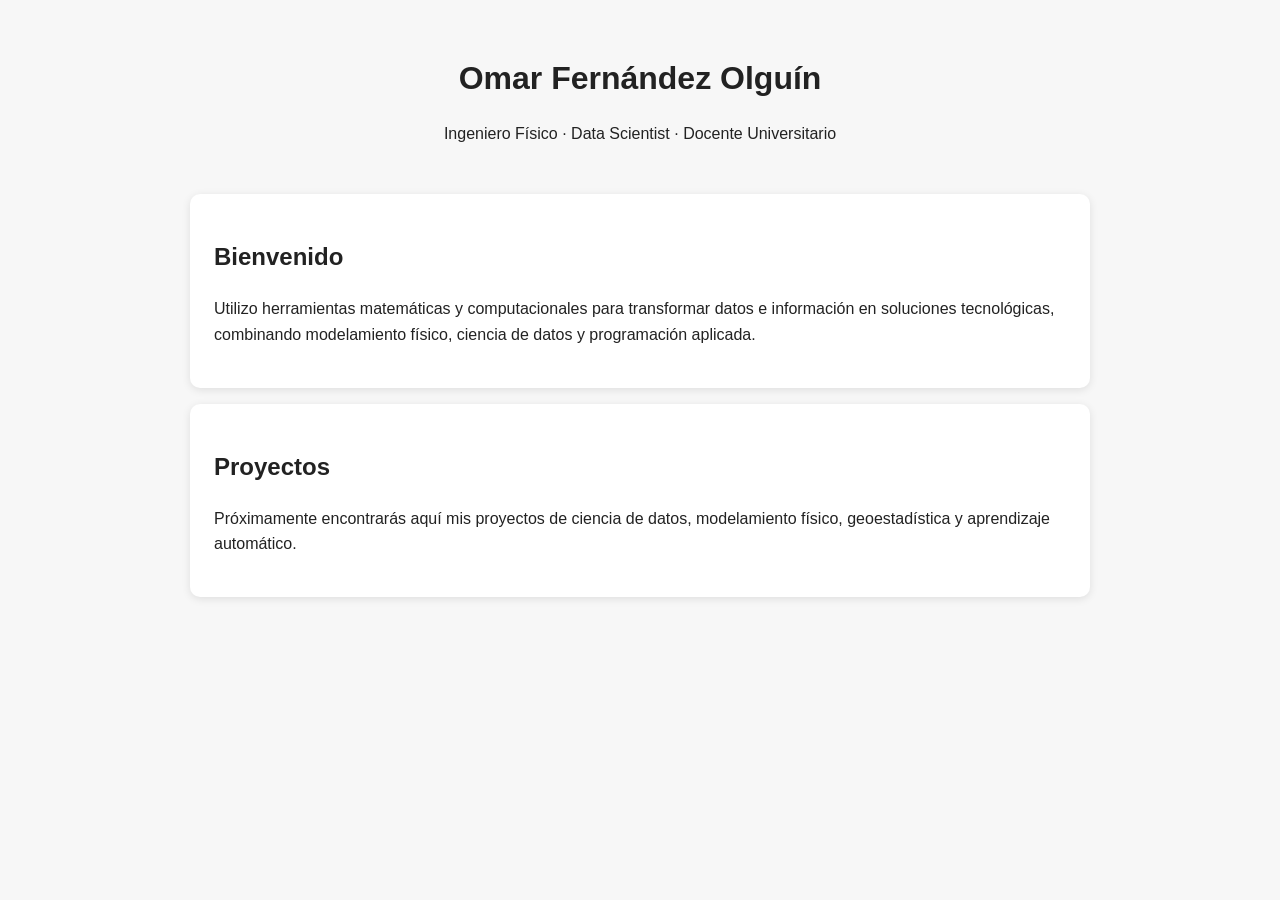
==== index.html @ 4bcffeca "init repo" ====
<!DOCTYPE html>
<html lang="es">

<head>
    <meta charset="UTF-8">
    <meta name="viewport" content="width=device-width, initial-scale=1.0">
    <title>Omar Fernández | Portfolio</title>

    <link rel="stylesheet" href="style.css">
</head>

<body>

    <header>
        <h1>Omar Fernández Olguín</h1>

        <p>
            Ingeniero Físico · Data Scientist · Docente Universitario
        </p>
    </header>

    <main>

        <section>
            <h2>Bienvenido</h2>

            <p>
                Utilizo herramientas matemáticas y computacionales para
                transformar datos e información en soluciones tecnológicas,
                combinando modelamiento físico, ciencia de datos y programación aplicada.
            </p>
        </section>

        <section>
            <h2>Proyectos</h2>

            <p>
                Próximamente encontrarás aquí mis proyectos de ciencia de datos,
                modelamiento físico, geoestadística y aprendizaje automático.
            </p>
        </section>

    </main>

</body>

</html>
---- style.css ----
body {
    font-family: Arial, Helvetica, sans-serif;

    max-width: 900px;

    margin: auto;

    padding: 2rem;

    line-height: 1.6;

    background-color: #f7f7f7;

    color: #222;
}

header {
    text-align: center;

    margin-bottom: 3rem;
}

h1 {
    margin-bottom: 0.5rem;
}

section {
    background: white;

    padding: 1.5rem;

    margin-bottom: 1rem;

    border-radius: 10px;

    box-shadow: 0px 2px 8px rgba(0,0,0,0.1);
}
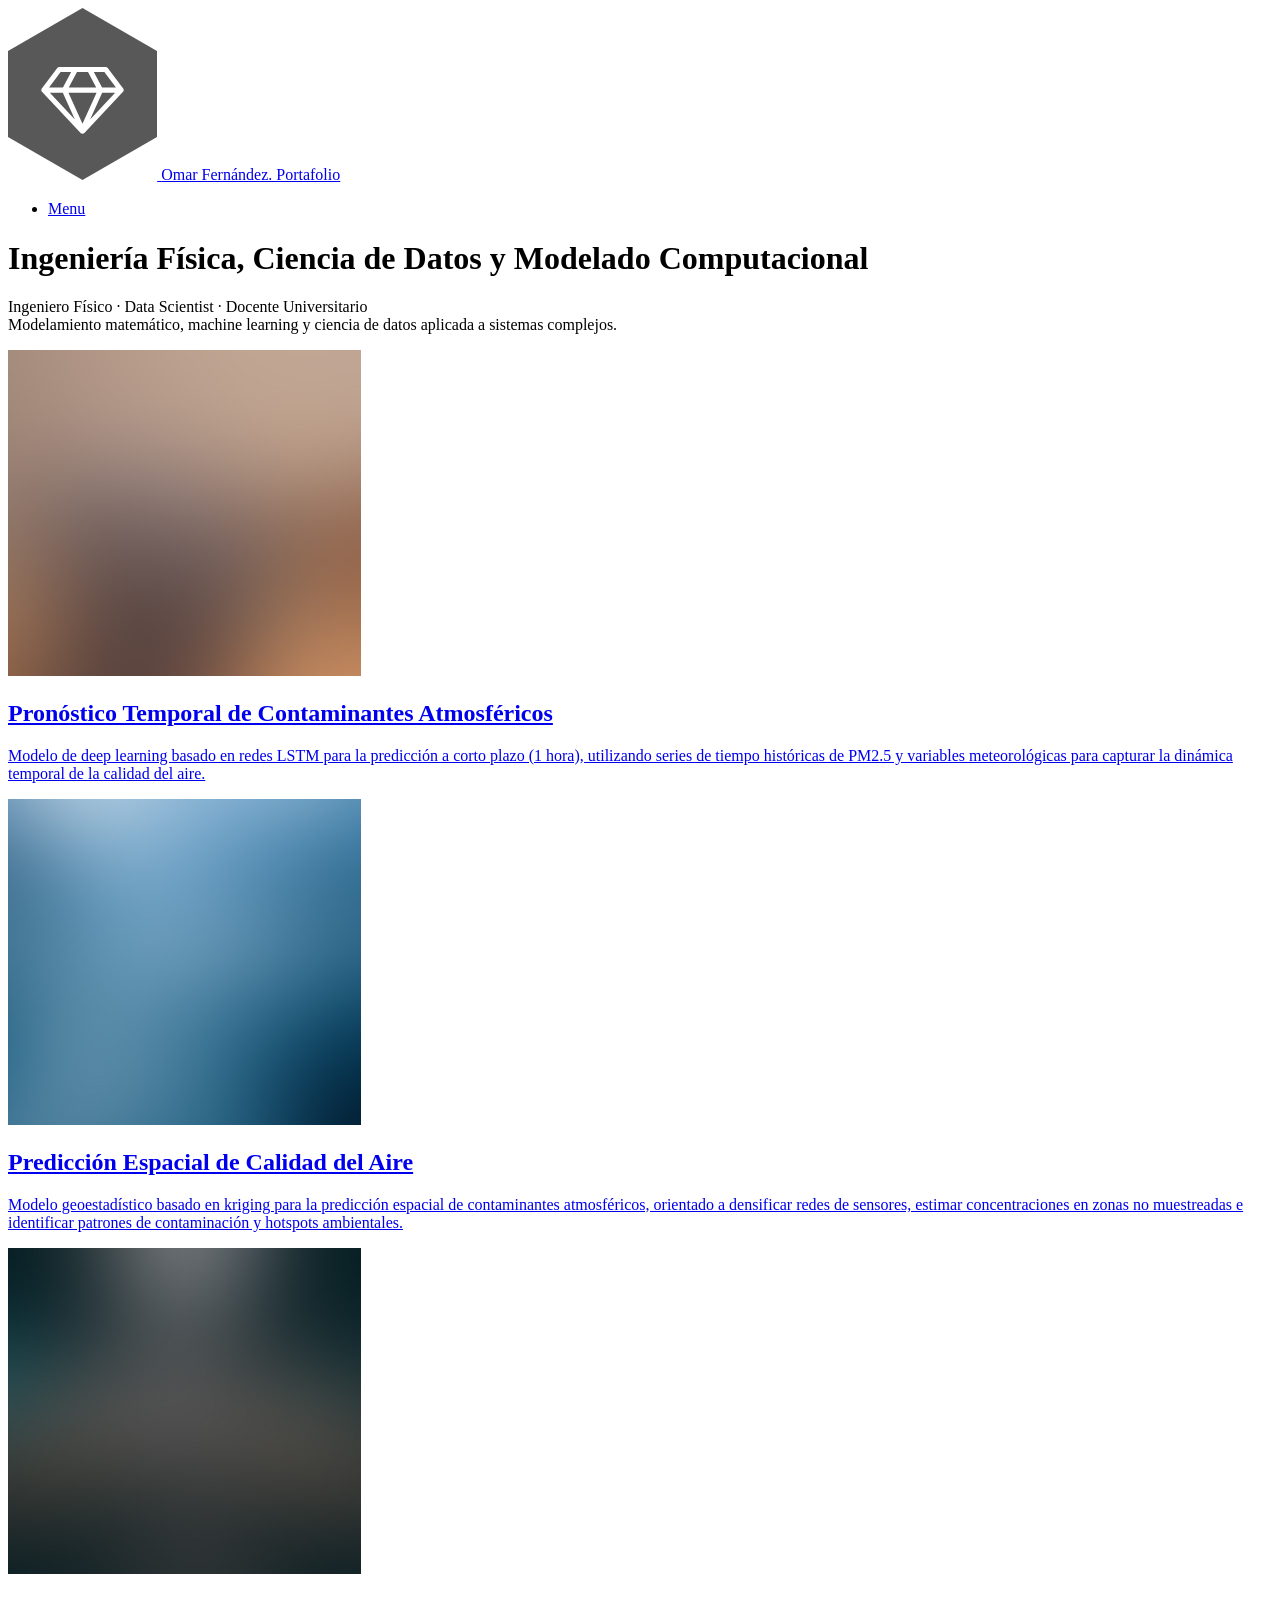
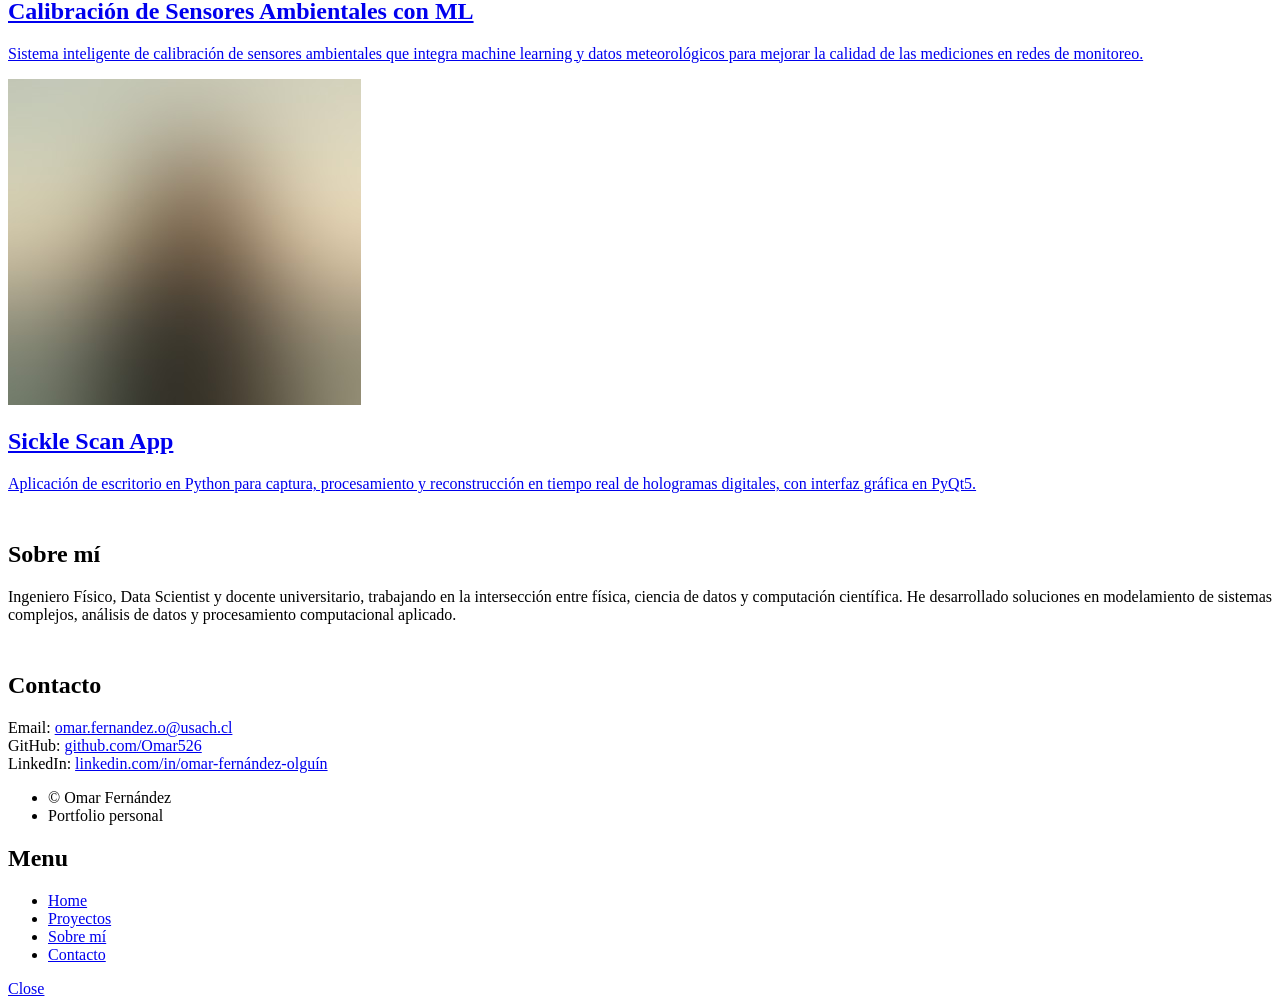
==== commit a73d12cd: "using a html5 template" ====
--- a/index.html
+++ b/index.html
@@ -1,47 +1,162 @@
-<!DOCTYPE html>
-<html lang="es">
+<!DOCTYPE HTML>
+<!--
+    Phantom by HTML5 UP
+    Adaptado para portafolio personal
+-->
+<html>
+    <head>
+        <title>Omar Fernández | Portafolio</title>
+        <meta charset="utf-8" />
+        <meta name="viewport" content="width=device-width, initial-scale=1, user-scalable=no" />
+        <link rel="stylesheet" href="assets/css/main.css" />
+        <noscript><link rel="stylesheet" href="assets/css/noscript.css" /></noscript>
+    </head>
 
-<head>
-    <meta charset="UTF-8">
-    <meta name="viewport" content="width=device-width, initial-scale=1.0">
-    <title>Omar Fernández | Portfolio</title>
+    <body class="is-preload">
 
-    <link rel="stylesheet" href="style.css">
-</head>
+        <div id="wrapper">
 
-<body>
+            <!-- HEADER -->
+            <header id="header">
+                <div class="inner">
 
-    <header>
-        <h1>Omar Fernández Olguín</h1>
+                    <a href="index.html" class="logo">
+                        <span class="symbol"><img src="images/logo.svg" alt="" /></span>
+                        <span class="title">Omar Fernández. Portafolio</span>
+                    </a>
 
-        <p>
-            Ingeniero Físico · Data Scientist · Docente Universitario
-        </p>
-    </header>
+                    <nav>
+                        <ul>
+                            <li><a href="#menu">Menu</a></li>
+                        </ul>
+                    </nav>
 
-    <main>
+                </div>
+            </header>
 
-        <section>
-            <h2>Bienvenido</h2>
+            <!-- MENU -->
+            <nav id="menu">
+                <h2>Menu</h2>
+                <ul>
+                    <li><a href="index.html">Home</a></li>
+                    <li><a href="#projects">Proyectos</a></li>
+                    <li><a href="#about">Sobre mí</a></li>
+                    <li><a href="#contact">Contacto</a></li>
+                </ul>
+            </nav>
 
-            <p>
-                Utilizo herramientas matemáticas y computacionales para
-                transformar datos e información en soluciones tecnológicas,
-                combinando modelamiento físico, ciencia de datos y programación aplicada.
-            </p>
-        </section>
+            <!-- MAIN -->
+            <div id="main">
+                <div class="inner">
 
-        <section>
-            <h2>Proyectos</h2>
+                    <!-- INTRO -->
+                    <header>
+                        <h1>
+                            Ingeniería Física, Ciencia de Datos y Modelado Computacional
+                        </h1>
 
-            <p>
-                Próximamente encontrarás aquí mis proyectos de ciencia de datos,
-                modelamiento físico, geoestadística y aprendizaje automático.
-            </p>
-        </section>
+                        <p>
+                            Ingeniero Físico · Data Scientist · Docente Universitario<br/>
+							Modelamiento matemático, machine learning y ciencia de datos aplicada a sistemas complejos.
+                        </p>
+                    </header>
 
-    </main>
+                    <!-- PROYECTOS -->
+                    <section class="tiles" id="projects">
 
-</body>
+                        <article class="style1">
+                            <span class="image">
+                                <img src="images/pic01.jpg" alt="" />
+                            </span>
+                            <a href="#">
+                                <h2>Pronóstico Temporal de Contaminantes Atmosféricos</h2>
+                                <div class="content">
+                                    <p>Modelo de deep learning basado en redes LSTM para la predicción a corto plazo (1 hora), utilizando series de tiempo históricas de PM2.5 y variables meteorológicas para capturar la dinámica temporal de la calidad del aire.</p>
+                                </div>
+                            </a>
+                        </article>
 
+                        <article class="style2">
+                            <span class="image">
+                                <img src="images/pic02.jpg" alt="" />
+                            </span>
+                            <a href="#">
+                                <h2>Predicción Espacial de Calidad del Aire</h2>
+                                <div class="content">
+                                    <p>Modelo geoestadístico basado en kriging para la predicción espacial de contaminantes atmosféricos, orientado a densificar redes de sensores, estimar concentraciones en zonas no muestreadas e identificar patrones de contaminación y hotspots ambientales.</p>
+                                </div>
+                            </a>
+                        </article>
+
+                        <article class="style3">
+                            <span class="image">
+                                <img src="images/pic03.jpg" alt="" />
+                            </span>
+                            <a href="#">
+                                <h2>Calibración de Sensores Ambientales con ML</h2>
+                                <div class="content">
+                                    <p>Sistema inteligente de calibración de sensores ambientales que integra machine learning y datos meteorológicos para mejorar la calidad de las mediciones en redes de monitoreo.</p>
+                                </div>
+                            </a>
+                        </article>
+
+                        <article class="style4">
+                            <span class="image">
+                                <img src="images/pic04.jpg" alt="" />
+                            </span>
+                            <a href="#">
+                                <h2>Sickle Scan App</h2>
+                                <div class="content">
+                                    <p>Aplicación de escritorio en Python para captura, procesamiento y reconstrucción en tiempo real de hologramas digitales, con interfaz gráfica en PyQt5.</p>
+                                </div>
+                            </a>
+                        </article>
+
+                    </section>
+
+                    <!-- ABOUT -->
+                    <section id="about" style="margin-top: 3rem;">
+                        <h2>Sobre mí</h2>
+
+                        <p>
+                            Ingeniero Físico, Data Scientist y docente universitario, trabajando en la intersección entre física, ciencia de datos y computación científica.
+He desarrollado soluciones en modelamiento de sistemas complejos, análisis de datos y procesamiento computacional aplicado.
+                        </p>
+                    </section>
+
+                    <!-- CONTACT -->
+                    <section id="contact" style="margin-top: 3rem;">
+                        <h2>Contacto</h2>
+						<p>
+							Email: <a href="mailto:omar.fernandez.o@usach.cl">omar.fernandez.o@usach.cl</a><br/>
+							GitHub: <a href="https://github.com/Omar526" target="_blank">github.com/Omar526</a><br/>
+							LinkedIn: <a href="https://www.linkedin.com/in/omar-fernández-olguín-9a2610224" target="_blank">linkedin.com/in/omar-fernández-olguín</a>
+						</p>
+                    </section>
+
+                </div>
+            </div>
+
+            <!-- FOOTER -->
+            <footer id="footer">
+                <div class="inner">
+
+                    <ul class="copyright">
+                        <li>&copy; Omar Fernández</li>
+                        <li>Portfolio personal</li>
+                    </ul>
+
+                </div>
+            </footer>
+
+        </div>
+
+        <!-- SCRIPTS -->
+        <script src="assets/js/jquery.min.js"></script>
+        <script src="assets/js/browser.min.js"></script>
+        <script src="assets/js/breakpoints.min.js"></script>
+        <script src="assets/js/util.js"></script>
+        <script src="assets/js/main.js"></script>
+
+    </body>
 </html>
--- a/assets/css/main.css
+++ b/assets/css/main.css
@@ -0,0 +1,3329 @@
+@import url(fontawesome-all.min.css);
+@import url("https://fonts.googleapis.com/css?family=Source+Sans+Pro:300,700,900");
+
+/*
+	Phantom by HTML5 UP
+	html5up.net | @ajlkn
+	Free for personal and commercial use under the CCA 3.0 license (html5up.net/license)
+*/
+
+html, body, div, span, applet, object,
+iframe, h1, h2, h3, h4, h5, h6, p, blockquote,
+pre, a, abbr, acronym, address, big, cite,
+code, del, dfn, em, img, ins, kbd, q, s, samp,
+small, strike, strong, sub, sup, tt, var, b,
+u, i, center, dl, dt, dd, ol, ul, li, fieldset,
+form, label, legend, table, caption, tbody,
+tfoot, thead, tr, th, td, article, aside,
+canvas, details, embed, figure, figcaption,
+footer, header, hgroup, menu, nav, output, ruby,
+section, summary, time, mark, audio, video {
+	margin: 0;
+	padding: 0;
+	border: 0;
+	font-size: 100%;
+	font: inherit;
+	vertical-align: baseline;}
+
+article, aside, details, figcaption, figure,
+footer, header, hgroup, menu, nav, section {
+	display: block;}
+
+body {
+	line-height: 1;
+}
+
+ol, ul {
+	list-style: none;
+}
+
+blockquote, q {
+	quotes: none;
+}
+
+	blockquote:before, blockquote:after, q:before, q:after {
+		content: '';
+		content: none;
+	}
+
+table {
+	border-collapse: collapse;
+	border-spacing: 0;
+}
+
+body {
+	-webkit-text-size-adjust: none;
+}
+
+mark {
+	background-color: transparent;
+	color: inherit;
+}
+
+input::-moz-focus-inner {
+	border: 0;
+	padding: 0;
+}
+
+input, select, textarea {
+	-moz-appearance: none;
+	-webkit-appearance: none;
+	-ms-appearance: none;
+	appearance: none;
+}
+
+/* Basic */
+
+	@-ms-viewport {
+		width: device-width;
+	}
+
+	body {
+		-ms-overflow-style: scrollbar;
+	}
+
+	@media screen and (max-width: 480px) {
+
+		html, body {
+			min-width: 320px;
+		}
+
+	}
+
+	html {
+		box-sizing: border-box;
+	}
+
+	*, *:before, *:after {
+		box-sizing: inherit;
+	}
+
+	body {
+		background: #ffffff;
+	}
+
+		body.is-preload *, body.is-preload *:before, body.is-preload *:after {
+			-moz-animation: none !important;
+			-webkit-animation: none !important;
+			-ms-animation: none !important;
+			animation: none !important;
+			-moz-transition: none !important;
+			-webkit-transition: none !important;
+			-ms-transition: none !important;
+			transition: none !important;
+		}
+
+/* Type */
+
+	body, input, select, textarea {
+		color: #585858;
+		font-family: "Source Sans Pro", Helvetica, sans-serif;
+		font-size: 16pt;
+		font-weight: 300;
+		line-height: 1.75;
+	}
+
+		@media screen and (max-width: 1680px) {
+
+			body, input, select, textarea {
+				font-size: 14pt;
+			}
+
+		}
+
+		@media screen and (max-width: 1280px) {
+
+			body, input, select, textarea {
+				font-size: 12pt;
+			}
+
+		}
+
+	a {
+		-moz-transition: border-bottom-color 0.2s ease, color 0.2s ease;
+		-webkit-transition: border-bottom-color 0.2s ease, color 0.2s ease;
+		-ms-transition: border-bottom-color 0.2s ease, color 0.2s ease;
+		transition: border-bottom-color 0.2s ease, color 0.2s ease;
+		text-decoration: none;
+		color: #585858;
+		border-bottom: dotted 1px rgba(88, 88, 88, 0.5);
+	}
+
+		a:hover {
+			border-bottom-color: transparent;
+			color: #f2849e !important;
+		}
+
+	strong, b {
+		font-weight: 900;
+	}
+
+	em, i {
+		font-style: italic;
+	}
+
+	p {
+		margin: 0 0 2em 0;
+	}
+
+	h1 {
+		font-size: 2.75em;
+		font-weight: 700;
+		line-height: 1.3;
+		margin: 0 0 1em 0;
+		letter-spacing: -0.035em;
+	}
+
+		h1 a {
+			color: inherit;
+		}
+
+		@media screen and (max-width: 736px) {
+
+			h1 {
+				font-size: 2em;
+				margin: 0 0 1em 0;
+			}
+
+		}
+
+		@media screen and (max-width: 360px) {
+
+			h1 {
+				font-size: 1.75em;
+			}
+
+		}
+
+	h2, h3, h4, h5, h6 {
+		font-weight: 900;
+		line-height: 1.5;
+		margin: 0 0 2em 0;
+		text-transform: uppercase;
+		letter-spacing: 0.35em;
+	}
+
+		h2 a, h3 a, h4 a, h5 a, h6 a {
+			color: inherit;
+		}
+
+	h2 {
+		font-size: 1.1em;
+	}
+
+	h3 {
+		font-size: 1em;
+	}
+
+	h4 {
+		font-size: 0.8em;
+	}
+
+	h5 {
+		font-size: 0.8em;
+	}
+
+	h6 {
+		font-size: 0.8em;
+	}
+
+	@media screen and (max-width: 980px) {
+
+		h1 br, h2 br, h3 br, h4 br, h5 br, h6 br {
+			display: none;
+		}
+
+	}
+
+	@media screen and (max-width: 736px) {
+
+		h2 {
+			font-size: 1em;
+		}
+
+		h3 {
+			font-size: 0.8em;
+		}
+
+	}
+
+	sub {
+		font-size: 0.8em;
+		position: relative;
+		top: 0.5em;
+	}
+
+	sup {
+		font-size: 0.8em;
+		position: relative;
+		top: -0.5em;
+	}
+
+	blockquote {
+		border-left: solid 4px #c9c9c9;
+		font-style: italic;
+		margin: 0 0 2em 0;
+		padding: 0.5em 0 0.5em 2em;
+	}
+
+	code {
+		background: rgba(144, 144, 144, 0.075);
+		border-radius: 4px;
+		border: solid 1px #c9c9c9;
+		font-family: "Courier New", monospace;
+		font-size: 0.9em;
+		margin: 0 0.25em;
+		padding: 0.25em 0.65em;
+	}
+
+	pre {
+		-webkit-overflow-scrolling: touch;
+		font-family: "Courier New", monospace;
+		font-size: 0.9em;
+		margin: 0 0 2em 0;
+	}
+
+		pre code {
+			display: block;
+			line-height: 1.75;
+			padding: 1em 1.5em;
+			overflow-x: auto;
+		}
+
+	hr {
+		border: 0;
+		border-bottom: solid 1px #c9c9c9;
+		margin: 2em 0;
+	}
+
+		hr.major {
+			margin: 3em 0;
+		}
+
+	.align-left {
+		text-align: left;
+	}
+
+	.align-center {
+		text-align: center;
+	}
+
+	.align-right {
+		text-align: right;
+	}
+
+/* Row */
+
+	.row {
+		display: flex;
+		flex-wrap: wrap;
+		box-sizing: border-box;
+		align-items: stretch;
+	}
+
+		.row > * {
+			box-sizing: border-box;
+		}
+
+		.row.gtr-uniform > * > :last-child {
+			margin-bottom: 0;
+		}
+
+		.row.aln-left {
+			justify-content: flex-start;
+		}
+
+		.row.aln-center {
+			justify-content: center;
+		}
+
+		.row.aln-right {
+			justify-content: flex-end;
+		}
+
+		.row.aln-top {
+			align-items: flex-start;
+		}
+
+		.row.aln-middle {
+			align-items: center;
+		}
+
+		.row.aln-bottom {
+			align-items: flex-end;
+		}
+
+		.row > .imp {
+			order: -1;
+		}
+
+		.row > .col-1 {
+			width: 8.33333%;
+		}
+
+		.row > .off-1 {
+			margin-left: 8.33333%;
+		}
+
+		.row > .col-2 {
+			width: 16.66667%;
+		}
+
+		.row > .off-2 {
+			margin-left: 16.66667%;
+		}
+
+		.row > .col-3 {
+			width: 25%;
+		}
+
+		.row > .off-3 {
+			margin-left: 25%;
+		}
+
+		.row > .col-4 {
+			width: 33.33333%;
+		}
+
+		.row > .off-4 {
+			margin-left: 33.33333%;
+		}
+
+		.row > .col-5 {
+			width: 41.66667%;
+		}
+
+		.row > .off-5 {
+			margin-left: 41.66667%;
+		}
+
+		.row > .col-6 {
+			width: 50%;
+		}
+
+		.row > .off-6 {
+			margin-left: 50%;
+		}
+
+		.row > .col-7 {
+			width: 58.33333%;
+		}
+
+		.row > .off-7 {
+			margin-left: 58.33333%;
+		}
+
+		.row > .col-8 {
+			width: 66.66667%;
+		}
+
+		.row > .off-8 {
+			margin-left: 66.66667%;
+		}
+
+		.row > .col-9 {
+			width: 75%;
+		}
+
+		.row > .off-9 {
+			margin-left: 75%;
+		}
+
+		.row > .col-10 {
+			width: 83.33333%;
+		}
+
+		.row > .off-10 {
+			margin-left: 83.33333%;
+		}
+
+		.row > .col-11 {
+			width: 91.66667%;
+		}
+
+		.row > .off-11 {
+			margin-left: 91.66667%;
+		}
+
+		.row > .col-12 {
+			width: 100%;
+		}
+
+		.row > .off-12 {
+			margin-left: 100%;
+		}
+
+		.row.gtr-0 {
+			margin-top: 0;
+			margin-left: 0em;
+		}
+
+			.row.gtr-0 > * {
+				padding: 0 0 0 0em;
+			}
+
+			.row.gtr-0.gtr-uniform {
+				margin-top: 0em;
+			}
+
+				.row.gtr-0.gtr-uniform > * {
+					padding-top: 0em;
+				}
+
+		.row.gtr-25 {
+			margin-top: 0;
+			margin-left: -0.5em;
+		}
+
+			.row.gtr-25 > * {
+				padding: 0 0 0 0.5em;
+			}
+
+			.row.gtr-25.gtr-uniform {
+				margin-top: -0.5em;
+			}
+
+				.row.gtr-25.gtr-uniform > * {
+					padding-top: 0.5em;
+				}
+
+		.row.gtr-50 {
+			margin-top: 0;
+			margin-left: -1em;
+		}
+
+			.row.gtr-50 > * {
+				padding: 0 0 0 1em;
+			}
+
+			.row.gtr-50.gtr-uniform {
+				margin-top: -1em;
+			}
+
+				.row.gtr-50.gtr-uniform > * {
+					padding-top: 1em;
+				}
+
+		.row {
+			margin-top: 0;
+			margin-left: -2em;
+		}
+
+			.row > * {
+				padding: 0 0 0 2em;
+			}
+
+			.row.gtr-uniform {
+				margin-top: -2em;
+			}
+
+				.row.gtr-uniform > * {
+					padding-top: 2em;
+				}
+
+		.row.gtr-150 {
+			margin-top: 0;
+			margin-left: -3em;
+		}
+
+			.row.gtr-150 > * {
+				padding: 0 0 0 3em;
+			}
+
+			.row.gtr-150.gtr-uniform {
+				margin-top: -3em;
+			}
+
+				.row.gtr-150.gtr-uniform > * {
+					padding-top: 3em;
+				}
+
+		.row.gtr-200 {
+			margin-top: 0;
+			margin-left: -4em;
+		}
+
+			.row.gtr-200 > * {
+				padding: 0 0 0 4em;
+			}
+
+			.row.gtr-200.gtr-uniform {
+				margin-top: -4em;
+			}
+
+				.row.gtr-200.gtr-uniform > * {
+					padding-top: 4em;
+				}
+
+		@media screen and (max-width: 1680px) {
+
+			.row {
+				display: flex;
+				flex-wrap: wrap;
+				box-sizing: border-box;
+				align-items: stretch;
+			}
+
+				.row > * {
+					box-sizing: border-box;
+				}
+
+				.row.gtr-uniform > * > :last-child {
+					margin-bottom: 0;
+				}
+
+				.row.aln-left {
+					justify-content: flex-start;
+				}
+
+				.row.aln-center {
+					justify-content: center;
+				}
+
+				.row.aln-right {
+					justify-content: flex-end;
+				}
+
+				.row.aln-top {
+					align-items: flex-start;
+				}
+
+				.row.aln-middle {
+					align-items: center;
+				}
+
+				.row.aln-bottom {
+					align-items: flex-end;
+				}
+
+				.row > .imp-xlarge {
+					order: -1;
+				}
+
+				.row > .col-1-xlarge {
+					width: 8.33333%;
+				}
+
+				.row > .off-1-xlarge {
+					margin-left: 8.33333%;
+				}
+
+				.row > .col-2-xlarge {
+					width: 16.66667%;
+				}
+
+				.row > .off-2-xlarge {
+					margin-left: 16.66667%;
+				}
+
+				.row > .col-3-xlarge {
+					width: 25%;
+				}
+
+				.row > .off-3-xlarge {
+					margin-left: 25%;
+				}
+
+				.row > .col-4-xlarge {
+					width: 33.33333%;
+				}
+
+				.row > .off-4-xlarge {
+					margin-left: 33.33333%;
+				}
+
+				.row > .col-5-xlarge {
+					width: 41.66667%;
+				}
+
+				.row > .off-5-xlarge {
+					margin-left: 41.66667%;
+				}
+
+				.row > .col-6-xlarge {
+					width: 50%;
+				}
+
+				.row > .off-6-xlarge {
+					margin-left: 50%;
+				}
+
+				.row > .col-7-xlarge {
+					width: 58.33333%;
+				}
+
+				.row > .off-7-xlarge {
+					margin-left: 58.33333%;
+				}
+
+				.row > .col-8-xlarge {
+					width: 66.66667%;
+				}
+
+				.row > .off-8-xlarge {
+					margin-left: 66.66667%;
+				}
+
+				.row > .col-9-xlarge {
+					width: 75%;
+				}
+
+				.row > .off-9-xlarge {
+					margin-left: 75%;
+				}
+
+				.row > .col-10-xlarge {
+					width: 83.33333%;
+				}
+
+				.row > .off-10-xlarge {
+					margin-left: 83.33333%;
+				}
+
+				.row > .col-11-xlarge {
+					width: 91.66667%;
+				}
+
+				.row > .off-11-xlarge {
+					margin-left: 91.66667%;
+				}
+
+				.row > .col-12-xlarge {
+					width: 100%;
+				}
+
+				.row > .off-12-xlarge {
+					margin-left: 100%;
+				}
+
+				.row.gtr-0 {
+					margin-top: 0;
+					margin-left: 0em;
+				}
+
+					.row.gtr-0 > * {
+						padding: 0 0 0 0em;
+					}
+
+					.row.gtr-0.gtr-uniform {
+						margin-top: 0em;
+					}
+
+						.row.gtr-0.gtr-uniform > * {
+							padding-top: 0em;
+						}
+
+				.row.gtr-25 {
+					margin-top: 0;
+					margin-left: -0.5em;
+				}
+
+					.row.gtr-25 > * {
+						padding: 0 0 0 0.5em;
+					}
+
+					.row.gtr-25.gtr-uniform {
+						margin-top: -0.5em;
+					}
+
+						.row.gtr-25.gtr-uniform > * {
+							padding-top: 0.5em;
+						}
+
+				.row.gtr-50 {
+					margin-top: 0;
+					margin-left: -1em;
+				}
+
+					.row.gtr-50 > * {
+						padding: 0 0 0 1em;
+					}
+
+					.row.gtr-50.gtr-uniform {
+						margin-top: -1em;
+					}
+
+						.row.gtr-50.gtr-uniform > * {
+							padding-top: 1em;
+						}
+
+				.row {
+					margin-top: 0;
+					margin-left: -2em;
+				}
+
+					.row > * {
+						padding: 0 0 0 2em;
+					}
+
+					.row.gtr-uniform {
+						margin-top: -2em;
+					}
+
+						.row.gtr-uniform > * {
+							padding-top: 2em;
+						}
+
+				.row.gtr-150 {
+					margin-top: 0;
+					margin-left: -3em;
+				}
+
+					.row.gtr-150 > * {
+						padding: 0 0 0 3em;
+					}
+
+					.row.gtr-150.gtr-uniform {
+						margin-top: -3em;
+					}
+
+						.row.gtr-150.gtr-uniform > * {
+							padding-top: 3em;
+						}
+
+				.row.gtr-200 {
+					margin-top: 0;
+					margin-left: -4em;
+				}
+
+					.row.gtr-200 > * {
+						padding: 0 0 0 4em;
+					}
+
+					.row.gtr-200.gtr-uniform {
+						margin-top: -4em;
+					}
+
+						.row.gtr-200.gtr-uniform > * {
+							padding-top: 4em;
+						}
+
+		}
+
+		@media screen and (max-width: 1280px) {
+
+			.row {
+				display: flex;
+				flex-wrap: wrap;
+				box-sizing: border-box;
+				align-items: stretch;
+			}
+
+				.row > * {
+					box-sizing: border-box;
+				}
+
+				.row.gtr-uniform > * > :last-child {
+					margin-bottom: 0;
+				}
+
+				.row.aln-left {
+					justify-content: flex-start;
+				}
+
+				.row.aln-center {
+					justify-content: center;
+				}
+
+				.row.aln-right {
+					justify-content: flex-end;
+				}
+
+				.row.aln-top {
+					align-items: flex-start;
+				}
+
+				.row.aln-middle {
+					align-items: center;
+				}
+
+				.row.aln-bottom {
+					align-items: flex-end;
+				}
+
+				.row > .imp-large {
+					order: -1;
+				}
+
+				.row > .col-1-large {
+					width: 8.33333%;
+				}
+
+				.row > .off-1-large {
+					margin-left: 8.33333%;
+				}
+
+				.row > .col-2-large {
+					width: 16.66667%;
+				}
+
+				.row > .off-2-large {
+					margin-left: 16.66667%;
+				}
+
+				.row > .col-3-large {
+					width: 25%;
+				}
+
+				.row > .off-3-large {
+					margin-left: 25%;
+				}
+
+				.row > .col-4-large {
+					width: 33.33333%;
+				}
+
+				.row > .off-4-large {
+					margin-left: 33.33333%;
+				}
+
+				.row > .col-5-large {
+					width: 41.66667%;
+				}
+
+				.row > .off-5-large {
+					margin-left: 41.66667%;
+				}
+
+				.row > .col-6-large {
+					width: 50%;
+				}
+
+				.row > .off-6-large {
+					margin-left: 50%;
+				}
+
+				.row > .col-7-large {
+					width: 58.33333%;
+				}
+
+				.row > .off-7-large {
+					margin-left: 58.33333%;
+				}
+
+				.row > .col-8-large {
+					width: 66.66667%;
+				}
+
+				.row > .off-8-large {
+					margin-left: 66.66667%;
+				}
+
+				.row > .col-9-large {
+					width: 75%;
+				}
+
+				.row > .off-9-large {
+					margin-left: 75%;
+				}
+
+				.row > .col-10-large {
+					width: 83.33333%;
+				}
+
+				.row > .off-10-large {
+					margin-left: 83.33333%;
+				}
+
+				.row > .col-11-large {
+					width: 91.66667%;
+				}
+
+				.row > .off-11-large {
+					margin-left: 91.66667%;
+				}
+
+				.row > .col-12-large {
+					width: 100%;
+				}
+
+				.row > .off-12-large {
+					margin-left: 100%;
+				}
+
+				.row.gtr-0 {
+					margin-top: 0;
+					margin-left: 0em;
+				}
+
+					.row.gtr-0 > * {
+						padding: 0 0 0 0em;
+					}
+
+					.row.gtr-0.gtr-uniform {
+						margin-top: 0em;
+					}
+
+						.row.gtr-0.gtr-uniform > * {
+							padding-top: 0em;
+						}
+
+				.row.gtr-25 {
+					margin-top: 0;
+					margin-left: -0.5em;
+				}
+
+					.row.gtr-25 > * {
+						padding: 0 0 0 0.5em;
+					}
+
+					.row.gtr-25.gtr-uniform {
+						margin-top: -0.5em;
+					}
+
+						.row.gtr-25.gtr-uniform > * {
+							padding-top: 0.5em;
+						}
+
+				.row.gtr-50 {
+					margin-top: 0;
+					margin-left: -1em;
+				}
+
+					.row.gtr-50 > * {
+						padding: 0 0 0 1em;
+					}
+
+					.row.gtr-50.gtr-uniform {
+						margin-top: -1em;
+					}
+
+						.row.gtr-50.gtr-uniform > * {
+							padding-top: 1em;
+						}
+
+				.row {
+					margin-top: 0;
+					margin-left: -2em;
+				}
+
+					.row > * {
+						padding: 0 0 0 2em;
+					}
+
+					.row.gtr-uniform {
+						margin-top: -2em;
+					}
+
+						.row.gtr-uniform > * {
+							padding-top: 2em;
+						}
+
+				.row.gtr-150 {
+					margin-top: 0;
+					margin-left: -3em;
+				}
+
+					.row.gtr-150 > * {
+						padding: 0 0 0 3em;
+					}
+
+					.row.gtr-150.gtr-uniform {
+						margin-top: -3em;
+					}
+
+						.row.gtr-150.gtr-uniform > * {
+							padding-top: 3em;
+						}
+
+				.row.gtr-200 {
+					margin-top: 0;
+					margin-left: -4em;
+				}
+
+					.row.gtr-200 > * {
+						padding: 0 0 0 4em;
+					}
+
+					.row.gtr-200.gtr-uniform {
+						margin-top: -4em;
+					}
+
+						.row.gtr-200.gtr-uniform > * {
+							padding-top: 4em;
+						}
+
+		}
+
+		@media screen and (max-width: 980px) {
+
+			.row {
+				display: flex;
+				flex-wrap: wrap;
+				box-sizing: border-box;
+				align-items: stretch;
+			}
+
+				.row > * {
+					box-sizing: border-box;
+				}
+
+				.row.gtr-uniform > * > :last-child {
+					margin-bottom: 0;
+				}
+
+				.row.aln-left {
+					justify-content: flex-start;
+				}
+
+				.row.aln-center {
+					justify-content: center;
+				}
+
+				.row.aln-right {
+					justify-content: flex-end;
+				}
+
+				.row.aln-top {
+					align-items: flex-start;
+				}
+
+				.row.aln-middle {
+					align-items: center;
+				}
+
+				.row.aln-bottom {
+					align-items: flex-end;
+				}
+
+				.row > .imp-medium {
+					order: -1;
+				}
+
+				.row > .col-1-medium {
+					width: 8.33333%;
+				}
+
+				.row > .off-1-medium {
+					margin-left: 8.33333%;
+				}
+
+				.row > .col-2-medium {
+					width: 16.66667%;
+				}
+
+				.row > .off-2-medium {
+					margin-left: 16.66667%;
+				}
+
+				.row > .col-3-medium {
+					width: 25%;
+				}
+
+				.row > .off-3-medium {
+					margin-left: 25%;
+				}
+
+				.row > .col-4-medium {
+					width: 33.33333%;
+				}
+
+				.row > .off-4-medium {
+					margin-left: 33.33333%;
+				}
+
+				.row > .col-5-medium {
+					width: 41.66667%;
+				}
+
+				.row > .off-5-medium {
+					margin-left: 41.66667%;
+				}
+
+				.row > .col-6-medium {
+					width: 50%;
+				}
+
+				.row > .off-6-medium {
+					margin-left: 50%;
+				}
+
+				.row > .col-7-medium {
+					width: 58.33333%;
+				}
+
+				.row > .off-7-medium {
+					margin-left: 58.33333%;
+				}
+
+				.row > .col-8-medium {
+					width: 66.66667%;
+				}
+
+				.row > .off-8-medium {
+					margin-left: 66.66667%;
+				}
+
+				.row > .col-9-medium {
+					width: 75%;
+				}
+
+				.row > .off-9-medium {
+					margin-left: 75%;
+				}
+
+				.row > .col-10-medium {
+					width: 83.33333%;
+				}
+
+				.row > .off-10-medium {
+					margin-left: 83.33333%;
+				}
+
+				.row > .col-11-medium {
+					width: 91.66667%;
+				}
+
+				.row > .off-11-medium {
+					margin-left: 91.66667%;
+				}
+
+				.row > .col-12-medium {
+					width: 100%;
+				}
+
+				.row > .off-12-medium {
+					margin-left: 100%;
+				}
+
+				.row.gtr-0 {
+					margin-top: 0;
+					margin-left: 0em;
+				}
+
+					.row.gtr-0 > * {
+						padding: 0 0 0 0em;
+					}
+
+					.row.gtr-0.gtr-uniform {
+						margin-top: 0em;
+					}
+
+						.row.gtr-0.gtr-uniform > * {
+							padding-top: 0em;
+						}
+
+				.row.gtr-25 {
+					margin-top: 0;
+					margin-left: -0.375em;
+				}
+
+					.row.gtr-25 > * {
+						padding: 0 0 0 0.375em;
+					}
+
+					.row.gtr-25.gtr-uniform {
+						margin-top: -0.375em;
+					}
+
+						.row.gtr-25.gtr-uniform > * {
+							padding-top: 0.375em;
+						}
+
+				.row.gtr-50 {
+					margin-top: 0;
+					margin-left: -0.75em;
+				}
+
+					.row.gtr-50 > * {
+						padding: 0 0 0 0.75em;
+					}
+
+					.row.gtr-50.gtr-uniform {
+						margin-top: -0.75em;
+					}
+
+						.row.gtr-50.gtr-uniform > * {
+							padding-top: 0.75em;
+						}
+
+				.row {
+					margin-top: 0;
+					margin-left: -1.5em;
+				}
+
+					.row > * {
+						padding: 0 0 0 1.5em;
+					}
+
+					.row.gtr-uniform {
+						margin-top: -1.5em;
+					}
+
+						.row.gtr-uniform > * {
+							padding-top: 1.5em;
+						}
+
+				.row.gtr-150 {
+					margin-top: 0;
+					margin-left: -2.25em;
+				}
+
+					.row.gtr-150 > * {
+						padding: 0 0 0 2.25em;
+					}
+
+					.row.gtr-150.gtr-uniform {
+						margin-top: -2.25em;
+					}
+
+						.row.gtr-150.gtr-uniform > * {
+							padding-top: 2.25em;
+						}
+
+				.row.gtr-200 {
+					margin-top: 0;
+					margin-left: -3em;
+				}
+
+					.row.gtr-200 > * {
+						padding: 0 0 0 3em;
+					}
+
+					.row.gtr-200.gtr-uniform {
+						margin-top: -3em;
+					}
+
+						.row.gtr-200.gtr-uniform > * {
+							padding-top: 3em;
+						}
+
+		}
+
+		@media screen and (max-width: 736px) {
+
+			.row {
+				display: flex;
+				flex-wrap: wrap;
+				box-sizing: border-box;
+				align-items: stretch;
+			}
+
+				.row > * {
+					box-sizing: border-box;
+				}
+
+				.row.gtr-uniform > * > :last-child {
+					margin-bottom: 0;
+				}
+
+				.row.aln-left {
+					justify-content: flex-start;
+				}
+
+				.row.aln-center {
+					justify-content: center;
+				}
+
+				.row.aln-right {
+					justify-content: flex-end;
+				}
+
+				.row.aln-top {
+					align-items: flex-start;
+				}
+
+				.row.aln-middle {
+					align-items: center;
+				}
+
+				.row.aln-bottom {
+					align-items: flex-end;
+				}
+
+				.row > .imp-small {
+					order: -1;
+				}
+
+				.row > .col-1-small {
+					width: 8.33333%;
+				}
+
+				.row > .off-1-small {
+					margin-left: 8.33333%;
+				}
+
+				.row > .col-2-small {
+					width: 16.66667%;
+				}
+
+				.row > .off-2-small {
+					margin-left: 16.66667%;
+				}
+
+				.row > .col-3-small {
+					width: 25%;
+				}
+
+				.row > .off-3-small {
+					margin-left: 25%;
+				}
+
+				.row > .col-4-small {
+					width: 33.33333%;
+				}
+
+				.row > .off-4-small {
+					margin-left: 33.33333%;
+				}
+
+				.row > .col-5-small {
+					width: 41.66667%;
+				}
+
+				.row > .off-5-small {
+					margin-left: 41.66667%;
+				}
+
+				.row > .col-6-small {
+					width: 50%;
+				}
+
+				.row > .off-6-small {
+					margin-left: 50%;
+				}
+
+				.row > .col-7-small {
+					width: 58.33333%;
+				}
+
+				.row > .off-7-small {
+					margin-left: 58.33333%;
+				}
+
+				.row > .col-8-small {
+					width: 66.66667%;
+				}
+
+				.row > .off-8-small {
+					margin-left: 66.66667%;
+				}
+
+				.row > .col-9-small {
+					width: 75%;
+				}
+
+				.row > .off-9-small {
+					margin-left: 75%;
+				}
+
+				.row > .col-10-small {
+					width: 83.33333%;
+				}
+
+				.row > .off-10-small {
+					margin-left: 83.33333%;
+				}
+
+				.row > .col-11-small {
+					width: 91.66667%;
+				}
+
+				.row > .off-11-small {
+					margin-left: 91.66667%;
+				}
+
+				.row > .col-12-small {
+					width: 100%;
+				}
+
+				.row > .off-12-small {
+					margin-left: 100%;
+				}
+
+				.row.gtr-0 {
+					margin-top: 0;
+					margin-left: 0em;
+				}
+
+					.row.gtr-0 > * {
+						padding: 0 0 0 0em;
+					}
+
+					.row.gtr-0.gtr-uniform {
+						margin-top: 0em;
+					}
+
+						.row.gtr-0.gtr-uniform > * {
+							padding-top: 0em;
+						}
+
+				.row.gtr-25 {
+					margin-top: 0;
+					margin-left: -0.25em;
+				}
+
+					.row.gtr-25 > * {
+						padding: 0 0 0 0.25em;
+					}
+
+					.row.gtr-25.gtr-uniform {
+						margin-top: -0.25em;
+					}
+
+						.row.gtr-25.gtr-uniform > * {
+							padding-top: 0.25em;
+						}
+
+				.row.gtr-50 {
+					margin-top: 0;
+					margin-left: -0.5em;
+				}
+
+					.row.gtr-50 > * {
+						padding: 0 0 0 0.5em;
+					}
+
+					.row.gtr-50.gtr-uniform {
+						margin-top: -0.5em;
+					}
+
+						.row.gtr-50.gtr-uniform > * {
+							padding-top: 0.5em;
+						}
+
+				.row {
+					margin-top: 0;
+					margin-left: -1em;
+				}
+
+					.row > * {
+						padding: 0 0 0 1em;
+					}
+
+					.row.gtr-uniform {
+						margin-top: -1em;
+					}
+
+						.row.gtr-uniform > * {
+							padding-top: 1em;
+						}
+
+				.row.gtr-150 {
+					margin-top: 0;
+					margin-left: -1.5em;
+				}
+
+					.row.gtr-150 > * {
+						padding: 0 0 0 1.5em;
+					}
+
+					.row.gtr-150.gtr-uniform {
+						margin-top: -1.5em;
+					}
+
+						.row.gtr-150.gtr-uniform > * {
+							padding-top: 1.5em;
+						}
+
+				.row.gtr-200 {
+					margin-top: 0;
+					margin-left: -2em;
+				}
+
+					.row.gtr-200 > * {
+						padding: 0 0 0 2em;
+					}
+
+					.row.gtr-200.gtr-uniform {
+						margin-top: -2em;
+					}
+
+						.row.gtr-200.gtr-uniform > * {
+							padding-top: 2em;
+						}
+
+		}
+
+		@media screen and (max-width: 480px) {
+
+			.row {
+				display: flex;
+				flex-wrap: wrap;
+				box-sizing: border-box;
+				align-items: stretch;
+			}
+
+				.row > * {
+					box-sizing: border-box;
+				}
+
+				.row.gtr-uniform > * > :last-child {
+					margin-bottom: 0;
+				}
+
+				.row.aln-left {
+					justify-content: flex-start;
+				}
+
+				.row.aln-center {
+					justify-content: center;
+				}
+
+				.row.aln-right {
+					justify-content: flex-end;
+				}
+
+				.row.aln-top {
+					align-items: flex-start;
+				}
+
+				.row.aln-middle {
+					align-items: center;
+				}
+
+				.row.aln-bottom {
+					align-items: flex-end;
+				}
+
+				.row > .imp-xsmall {
+					order: -1;
+				}
+
+				.row > .col-1-xsmall {
+					width: 8.33333%;
+				}
+
+				.row > .off-1-xsmall {
+					margin-left: 8.33333%;
+				}
+
+				.row > .col-2-xsmall {
+					width: 16.66667%;
+				}
+
+				.row > .off-2-xsmall {
+					margin-left: 16.66667%;
+				}
+
+				.row > .col-3-xsmall {
+					width: 25%;
+				}
+
+				.row > .off-3-xsmall {
+					margin-left: 25%;
+				}
+
+				.row > .col-4-xsmall {
+					width: 33.33333%;
+				}
+
+				.row > .off-4-xsmall {
+					margin-left: 33.33333%;
+				}
+
+				.row > .col-5-xsmall {
+					width: 41.66667%;
+				}
+
+				.row > .off-5-xsmall {
+					margin-left: 41.66667%;
+				}
+
+				.row > .col-6-xsmall {
+					width: 50%;
+				}
+
+				.row > .off-6-xsmall {
+					margin-left: 50%;
+				}
+
+				.row > .col-7-xsmall {
+					width: 58.33333%;
+				}
+
+				.row > .off-7-xsmall {
+					margin-left: 58.33333%;
+				}
+
+				.row > .col-8-xsmall {
+					width: 66.66667%;
+				}
+
+				.row > .off-8-xsmall {
+					margin-left: 66.66667%;
+				}
+
+				.row > .col-9-xsmall {
+					width: 75%;
+				}
+
+				.row > .off-9-xsmall {
+					margin-left: 75%;
+				}
+
+				.row > .col-10-xsmall {
+					width: 83.33333%;
+				}
+
+				.row > .off-10-xsmall {
+					margin-left: 83.33333%;
+				}
+
+				.row > .col-11-xsmall {
+					width: 91.66667%;
+				}
+
+				.row > .off-11-xsmall {
+					margin-left: 91.66667%;
+				}
+
+				.row > .col-12-xsmall {
+					width: 100%;
+				}
+
+				.row > .off-12-xsmall {
+					margin-left: 100%;
+				}
+
+				.row.gtr-0 {
+					margin-top: 0;
+					margin-left: 0em;
+				}
+
+					.row.gtr-0 > * {
+						padding: 0 0 0 0em;
+					}
+
+					.row.gtr-0.gtr-uniform {
+						margin-top: 0em;
+					}
+
+						.row.gtr-0.gtr-uniform > * {
+							padding-top: 0em;
+						}
+
+				.row.gtr-25 {
+					margin-top: 0;
+					margin-left: -0.25em;
+				}
+
+					.row.gtr-25 > * {
+						padding: 0 0 0 0.25em;
+					}
+
+					.row.gtr-25.gtr-uniform {
+						margin-top: -0.25em;
+					}
+
+						.row.gtr-25.gtr-uniform > * {
+							padding-top: 0.25em;
+						}
+
+				.row.gtr-50 {
+					margin-top: 0;
+					margin-left: -0.5em;
+				}
+
+					.row.gtr-50 > * {
+						padding: 0 0 0 0.5em;
+					}
+
+					.row.gtr-50.gtr-uniform {
+						margin-top: -0.5em;
+					}
+
+						.row.gtr-50.gtr-uniform > * {
+							padding-top: 0.5em;
+						}
+
+				.row {
+					margin-top: 0;
+					margin-left: -1em;
+				}
+
+					.row > * {
+						padding: 0 0 0 1em;
+					}
+
+					.row.gtr-uniform {
+						margin-top: -1em;
+					}
+
+						.row.gtr-uniform > * {
+							padding-top: 1em;
+						}
+
+				.row.gtr-150 {
+					margin-top: 0;
+					margin-left: -1.5em;
+				}
+
+					.row.gtr-150 > * {
+						padding: 0 0 0 1.5em;
+					}
+
+					.row.gtr-150.gtr-uniform {
+						margin-top: -1.5em;
+					}
+
+						.row.gtr-150.gtr-uniform > * {
+							padding-top: 1.5em;
+						}
+
+				.row.gtr-200 {
+					margin-top: 0;
+					margin-left: -2em;
+				}
+
+					.row.gtr-200 > * {
+						padding: 0 0 0 2em;
+					}
+
+					.row.gtr-200.gtr-uniform {
+						margin-top: -2em;
+					}
+
+						.row.gtr-200.gtr-uniform > * {
+							padding-top: 2em;
+						}
+
+		}
+
+/* Section/Article */
+
+	section.special, article.special {
+		text-align: center;
+	}
+
+	header p {
+		margin-top: -1em;
+	}
+
+	@media screen and (max-width: 736px) {
+
+		header p {
+			margin-top: 0;
+		}
+
+	}
+
+/* Icon */
+
+	.icon {
+		text-decoration: none;
+		border-bottom: none;
+		position: relative;
+	}
+
+		.icon:before {
+			-moz-osx-font-smoothing: grayscale;
+			-webkit-font-smoothing: antialiased;
+			display: inline-block;
+			font-style: normal;
+			font-variant: normal;
+			text-rendering: auto;
+			line-height: 1;
+			text-transform: none !important;
+			font-family: 'Font Awesome 5 Free';
+			font-weight: 400;
+		}
+
+		.icon > .label {
+			display: none;
+		}
+
+		.icon:before {
+			line-height: inherit;
+		}
+
+		.icon.solid:before {
+			font-weight: 900;
+		}
+
+		.icon.brands:before {
+			font-family: 'Font Awesome 5 Brands';
+		}
+
+		.icon.style2 {
+			-moz-transition: background-color 0.2s ease-in-out, color 0.2s ease-in-out, border-color 0.2s ease-in-out;
+			-webkit-transition: background-color 0.2s ease-in-out, color 0.2s ease-in-out, border-color 0.2s ease-in-out;
+			-ms-transition: background-color 0.2s ease-in-out, color 0.2s ease-in-out, border-color 0.2s ease-in-out;
+			transition: background-color 0.2s ease-in-out, color 0.2s ease-in-out, border-color 0.2s ease-in-out;
+			background-color: transparent;
+			border: solid 1px #c9c9c9;
+			border-radius: 4px;
+			width: 2.65em;
+			height: 2.65em;
+			display: inline-block;
+			text-align: center;
+			line-height: 2.65em;
+			color: inherit;
+		}
+
+			.icon.style2:before {
+				font-size: 1.1em;
+			}
+
+			.icon.style2:hover {
+				color: #f2849e;
+				border-color: #f2849e;
+			}
+
+			.icon.style2:active {
+				background-color: rgba(242, 132, 158, 0.1);
+			}
+
+/* List */
+
+	ol {
+		list-style: decimal;
+		margin: 0 0 2em 0;
+		padding-left: 1.25em;
+	}
+
+		ol li {
+			padding-left: 0.25em;
+		}
+
+	ul {
+		list-style: disc;
+		margin: 0 0 2em 0;
+		padding-left: 1em;
+	}
+
+		ul li {
+			padding-left: 0.5em;
+		}
+
+		ul.alt {
+			list-style: none;
+			padding-left: 0;
+		}
+
+			ul.alt li {
+				border-top: solid 1px #c9c9c9;
+				padding: 0.5em 0;
+			}
+
+				ul.alt li:first-child {
+					border-top: 0;
+					padding-top: 0;
+				}
+
+	dl {
+		margin: 0 0 2em 0;
+	}
+
+		dl dt {
+			display: block;
+			font-weight: 900;
+			margin: 0 0 1em 0;
+		}
+
+		dl dd {
+			margin-left: 2em;
+		}
+
+/* Actions */
+
+	ul.actions {
+		display: -moz-flex;
+		display: -webkit-flex;
+		display: -ms-flex;
+		display: flex;
+		cursor: default;
+		list-style: none;
+		margin-left: -1em;
+		padding-left: 0;
+	}
+
+		ul.actions li {
+			padding: 0 0 0 1em;
+			vertical-align: middle;
+		}
+
+		ul.actions.special {
+			-moz-justify-content: center;
+			-webkit-justify-content: center;
+			-ms-justify-content: center;
+			justify-content: center;
+			width: 100%;
+			margin-left: 0;
+		}
+
+			ul.actions.special li:first-child {
+				padding-left: 0;
+			}
+
+		ul.actions.stacked {
+			-moz-flex-direction: column;
+			-webkit-flex-direction: column;
+			-ms-flex-direction: column;
+			flex-direction: column;
+			margin-left: 0;
+		}
+
+			ul.actions.stacked li {
+				padding: 1.3em 0 0 0;
+			}
+
+				ul.actions.stacked li:first-child {
+					padding-top: 0;
+				}
+
+		ul.actions.fit {
+			width: calc(100% + 1em);
+		}
+
+			ul.actions.fit li {
+				-moz-flex-grow: 1;
+				-webkit-flex-grow: 1;
+				-ms-flex-grow: 1;
+				flex-grow: 1;
+				-moz-flex-shrink: 1;
+				-webkit-flex-shrink: 1;
+				-ms-flex-shrink: 1;
+				flex-shrink: 1;
+				width: 100%;
+			}
+
+				ul.actions.fit li > * {
+					width: 100%;
+				}
+
+			ul.actions.fit.stacked {
+				width: 100%;
+			}
+
+		@media screen and (max-width: 480px) {
+
+			ul.actions:not(.fixed) {
+				-moz-flex-direction: column;
+				-webkit-flex-direction: column;
+				-ms-flex-direction: column;
+				flex-direction: column;
+				margin-left: 0;
+				width: 100% !important;
+			}
+
+				ul.actions:not(.fixed) li {
+					-moz-flex-grow: 1;
+					-webkit-flex-grow: 1;
+					-ms-flex-grow: 1;
+					flex-grow: 1;
+					-moz-flex-shrink: 1;
+					-webkit-flex-shrink: 1;
+					-ms-flex-shrink: 1;
+					flex-shrink: 1;
+					padding: 1em 0 0 0;
+					text-align: center;
+					width: 100%;
+				}
+
+					ul.actions:not(.fixed) li > * {
+						width: 100%;
+					}
+
+					ul.actions:not(.fixed) li:first-child {
+						padding-top: 0;
+					}
+
+					ul.actions:not(.fixed) li input[type="submit"],
+					ul.actions:not(.fixed) li input[type="reset"],
+					ul.actions:not(.fixed) li input[type="button"],
+					ul.actions:not(.fixed) li button,
+					ul.actions:not(.fixed) li .button {
+						width: 100%;
+					}
+
+						ul.actions:not(.fixed) li input[type="submit"].icon:before,
+						ul.actions:not(.fixed) li input[type="reset"].icon:before,
+						ul.actions:not(.fixed) li input[type="button"].icon:before,
+						ul.actions:not(.fixed) li button.icon:before,
+						ul.actions:not(.fixed) li .button.icon:before {
+							margin-left: -0.5rem;
+						}
+
+		}
+
+/* Icons */
+
+	ul.icons {
+		cursor: default;
+		list-style: none;
+		padding-left: 0;
+		margin: -1em 0 2em -1em;
+	}
+
+		ul.icons li {
+			display: inline-block;
+			padding: 1em 0 0 1em;
+		}
+
+/* Form */
+
+	form {
+		margin: 0 0 2em 0;
+		overflow-x: hidden;
+	}
+
+		form > :last-child {
+			margin-bottom: 0;
+		}
+
+		form > .fields {
+			display: -moz-flex;
+			display: -webkit-flex;
+			display: -ms-flex;
+			display: flex;
+			-moz-flex-wrap: wrap;
+			-webkit-flex-wrap: wrap;
+			-ms-flex-wrap: wrap;
+			flex-wrap: wrap;
+			width: calc(100% + 3em);
+			margin: -1.5em 0 2em -1.5em;
+		}
+
+			form > .fields > .field {
+				-moz-flex-grow: 0;
+				-webkit-flex-grow: 0;
+				-ms-flex-grow: 0;
+				flex-grow: 0;
+				-moz-flex-shrink: 0;
+				-webkit-flex-shrink: 0;
+				-ms-flex-shrink: 0;
+				flex-shrink: 0;
+				padding: 1.5em 0 0 1.5em;
+				width: calc(100% - 1.5em);
+			}
+
+				form > .fields > .field.half {
+					width: calc(50% - 0.75em);
+				}
+
+				form > .fields > .field.third {
+					width: calc(100%/3 - 0.5em);
+				}
+
+				form > .fields > .field.quarter {
+					width: calc(25% - 0.375em);
+				}
+
+		@media screen and (max-width: 480px) {
+
+			form > .fields {
+				width: calc(100% + 3em);
+				margin: -1.5em 0 2em -1.5em;
+			}
+
+				form > .fields > .field {
+					padding: 1.5em 0 0 1.5em;
+					width: calc(100% - 1.5em);
+				}
+
+					form > .fields > .field.half {
+						width: calc(100% - 1.5em);
+					}
+
+					form > .fields > .field.third {
+						width: calc(100% - 1.5em);
+					}
+
+					form > .fields > .field.quarter {
+						width: calc(100% - 1.5em);
+					}
+
+		}
+
+	label {
+		display: block;
+		font-size: 0.9em;
+		font-weight: 900;
+		margin: 0 0 1em 0;
+	}
+
+	input[type="text"],
+	input[type="password"],
+	input[type="email"],
+	input[type="tel"],
+	select,
+	textarea {
+		-moz-appearance: none;
+		-webkit-appearance: none;
+		-ms-appearance: none;
+		appearance: none;
+		background-color: transparent;
+		border: none;
+		border-radius: 0;
+		border-bottom: solid 1px #c9c9c9;
+		color: inherit;
+		display: block;
+		outline: 0;
+		padding: 0;
+		text-decoration: none;
+		width: 100%;
+	}
+
+		input[type="text"]:invalid,
+		input[type="password"]:invalid,
+		input[type="email"]:invalid,
+		input[type="tel"]:invalid,
+		select:invalid,
+		textarea:invalid {
+			box-shadow: none;
+		}
+
+		input[type="text"]:focus,
+		input[type="password"]:focus,
+		input[type="email"]:focus,
+		input[type="tel"]:focus,
+		select:focus,
+		textarea:focus {
+			border-bottom-color: #f2849e;
+			box-shadow: inset 0 -1px 0 0 #f2849e;
+		}
+
+	select {
+		background-image: url("data:image/svg+xml;charset=utf8,%3Csvg xmlns='http://www.w3.org/2000/svg' width='40' height='40' preserveAspectRatio='none' viewBox='0 0 40 40'%3E%3Cpath d='M9.4,12.3l10.4,10.4l10.4-10.4c0.2-0.2,0.5-0.4,0.9-0.4c0.3,0,0.6,0.1,0.9,0.4l3.3,3.3c0.2,0.2,0.4,0.5,0.4,0.9 c0,0.4-0.1,0.6-0.4,0.9L20.7,31.9c-0.2,0.2-0.5,0.4-0.9,0.4c-0.3,0-0.6-0.1-0.9-0.4L4.3,17.3c-0.2-0.2-0.4-0.5-0.4-0.9 c0-0.4,0.1-0.6,0.4-0.9l3.3-3.3c0.2-0.2,0.5-0.4,0.9-0.4S9.1,12.1,9.4,12.3z' fill='%23c9c9c9' /%3E%3C/svg%3E");
+		background-size: 1.25rem;
+		background-repeat: no-repeat;
+		background-position: calc(100% - 1rem) center;
+		height: 3em;
+		padding-right: 3em;
+		text-overflow: ellipsis;
+	}
+
+		select option {
+			background: #ffffff;
+		}
+
+		select:focus::-ms-value {
+			background-color: transparent;
+		}
+
+		select::-ms-expand {
+			display: none;
+		}
+
+	input[type="text"],
+	input[type="password"],
+	input[type="email"],
+	select {
+		height: 3em;
+	}
+
+	textarea {
+		padding: 0;
+		min-height: 3.75em;
+	}
+
+	input[type="checkbox"],
+	input[type="radio"] {
+		-moz-appearance: none;
+		-webkit-appearance: none;
+		-ms-appearance: none;
+		appearance: none;
+		display: block;
+		float: left;
+		margin-right: -2em;
+		opacity: 0;
+		width: 1em;
+		z-index: -1;
+	}
+
+		input[type="checkbox"] + label,
+		input[type="radio"] + label {
+			text-decoration: none;
+			color: #585858;
+			cursor: pointer;
+			display: inline-block;
+			font-size: 1em;
+			font-weight: 300;
+			padding-left: 2.55em;
+			padding-right: 0.75em;
+			position: relative;
+		}
+
+			input[type="checkbox"] + label:before,
+			input[type="radio"] + label:before {
+				-moz-osx-font-smoothing: grayscale;
+				-webkit-font-smoothing: antialiased;
+				display: inline-block;
+				font-style: normal;
+				font-variant: normal;
+				text-rendering: auto;
+				line-height: 1;
+				text-transform: none !important;
+				font-family: 'Font Awesome 5 Free';
+				font-weight: 900;
+			}
+
+			input[type="checkbox"] + label:before,
+			input[type="radio"] + label:before {
+				border-radius: 4px;
+				border: solid 1px #c9c9c9;
+				content: '';
+				display: inline-block;
+				font-size: 0.8em;
+				height: 2.25em;
+				left: 0;
+				line-height: 2.25em;
+				position: absolute;
+				text-align: center;
+				top: 0;
+				width: 2.25em;
+			}
+
+		input[type="checkbox"]:checked + label:before,
+		input[type="radio"]:checked + label:before {
+			background: #585858;
+			border-color: #585858;
+			color: #ffffff;
+			content: '\f00c';
+		}
+
+		input[type="checkbox"]:focus + label:before,
+		input[type="radio"]:focus + label:before {
+			border-color: #f2849e;
+			box-shadow: 0 0 0 1px #f2849e;
+		}
+
+	input[type="checkbox"] + label:before {
+		border-radius: 4px;
+	}
+
+	input[type="radio"] + label:before {
+		border-radius: 100%;
+	}
+
+/* Box */
+
+	.box {
+		border-radius: 4px;
+		border: solid 1px #c9c9c9;
+		margin-bottom: 2em;
+		padding: 1.5em;
+	}
+
+		.box > :last-child,
+		.box > :last-child > :last-child,
+		.box > :last-child > :last-child > :last-child {
+			margin-bottom: 0;
+		}
+
+		.box.alt {
+			border: 0;
+			border-radius: 0;
+			padding: 0;
+		}
+
+/* Image */
+
+	.image {
+		border-radius: 4px;
+		border: 0;
+		display: inline-block;
+		position: relative;
+	}
+
+		.image img {
+			border-radius: 4px;
+			display: block;
+		}
+
+		.image.left, .image.right {
+			max-width: 40%;
+		}
+
+			.image.left img, .image.right img {
+				width: 100%;
+			}
+
+		.image.left {
+			float: left;
+			padding: 0 1.5em 1em 0;
+			top: 0.25em;
+		}
+
+		.image.right {
+			float: right;
+			padding: 0 0 1em 1.5em;
+			top: 0.25em;
+		}
+
+		.image.fit {
+			display: block;
+			margin: 0 0 2em 0;
+			width: 100%;
+		}
+
+			.image.fit img {
+				width: 100%;
+			}
+
+		.image.main {
+			display: block;
+			margin: 0 0 3em 0;
+			width: 100%;
+		}
+
+			.image.main img {
+				width: 100%;
+			}
+
+			@media screen and (max-width: 736px) {
+
+				.image.main {
+					margin: 0 0 2em 0;
+				}
+
+			}
+
+/* Table */
+
+	.table-wrapper {
+		-webkit-overflow-scrolling: touch;
+		overflow-x: auto;
+	}
+
+	table {
+		margin: 0 0 2em 0;
+		width: 100%;
+	}
+
+		table tbody tr {
+			border: solid 1px #c9c9c9;
+			border-left: 0;
+			border-right: 0;
+		}
+
+			table tbody tr:nth-child(2n + 1) {
+				background-color: rgba(144, 144, 144, 0.075);
+			}
+
+		table td {
+			padding: 0.75em 0.75em;
+		}
+
+		table th {
+			font-size: 0.9em;
+			font-weight: 900;
+			padding: 0 0.75em 0.75em 0.75em;
+			text-align: left;
+		}
+
+		table thead {
+			border-bottom: solid 2px #c9c9c9;
+		}
+
+		table tfoot {
+			border-top: solid 2px #c9c9c9;
+		}
+
+		table.alt {
+			border-collapse: separate;
+		}
+
+			table.alt tbody tr td {
+				border: solid 1px #c9c9c9;
+				border-left-width: 0;
+				border-top-width: 0;
+			}
+
+				table.alt tbody tr td:first-child {
+					border-left-width: 1px;
+				}
+
+			table.alt tbody tr:first-child td {
+				border-top-width: 1px;
+			}
+
+			table.alt thead {
+				border-bottom: 0;
+			}
+
+			table.alt tfoot {
+				border-top: 0;
+			}
+
+/* Button */
+
+	input[type="submit"],
+	input[type="reset"],
+	input[type="button"],
+	button,
+	.button {
+		-moz-appearance: none;
+		-webkit-appearance: none;
+		-ms-appearance: none;
+		appearance: none;
+		-moz-transition: background-color 0.2s ease-in-out, color 0.2s ease-in-out, box-shadow 0.2s ease-in-out;
+		-webkit-transition: background-color 0.2s ease-in-out, color 0.2s ease-in-out, box-shadow 0.2s ease-in-out;
+		-ms-transition: background-color 0.2s ease-in-out, color 0.2s ease-in-out, box-shadow 0.2s ease-in-out;
+		transition: background-color 0.2s ease-in-out, color 0.2s ease-in-out, box-shadow 0.2s ease-in-out;
+		background-color: transparent;
+		border-radius: 4px;
+		border: 0;
+		box-shadow: inset 0 0 0 2px #585858;
+		color: #585858 !important;
+		cursor: pointer;
+		display: inline-block;
+		font-size: 0.8em;
+		font-weight: 900;
+		height: 3.5em;
+		letter-spacing: 0.35em;
+		line-height: 3.45em;
+		overflow: hidden;
+		padding: 0 1.25em 0 1.6em;
+		text-align: center;
+		text-decoration: none;
+		text-overflow: ellipsis;
+		text-transform: uppercase;
+		white-space: nowrap;
+	}
+
+		input[type="submit"].icon:before,
+		input[type="reset"].icon:before,
+		input[type="button"].icon:before,
+		button.icon:before,
+		.button.icon:before {
+			margin-right: 0.5em;
+		}
+
+		input[type="submit"].fit,
+		input[type="reset"].fit,
+		input[type="button"].fit,
+		button.fit,
+		.button.fit {
+			width: 100%;
+		}
+
+		input[type="submit"]:hover,
+		input[type="reset"]:hover,
+		input[type="button"]:hover,
+		button:hover,
+		.button:hover {
+			color: #f2849e !important;
+			box-shadow: inset 0 0 0 2px #f2849e;
+		}
+
+		input[type="submit"]:active,
+		input[type="reset"]:active,
+		input[type="button"]:active,
+		button:active,
+		.button:active {
+			background-color: rgba(242, 132, 158, 0.1);
+		}
+
+		input[type="submit"].small,
+		input[type="reset"].small,
+		input[type="button"].small,
+		button.small,
+		.button.small {
+			font-size: 0.6em;
+		}
+
+		input[type="submit"].large,
+		input[type="reset"].large,
+		input[type="button"].large,
+		button.large,
+		.button.large {
+			font-size: 1em;
+		}
+
+		input[type="submit"].primary,
+		input[type="reset"].primary,
+		input[type="button"].primary,
+		button.primary,
+		.button.primary {
+			box-shadow: none;
+			background-color: #585858;
+			color: #ffffff !important;
+		}
+
+			input[type="submit"].primary:hover,
+			input[type="reset"].primary:hover,
+			input[type="button"].primary:hover,
+			button.primary:hover,
+			.button.primary:hover {
+				background-color: #f2849e;
+			}
+
+			input[type="submit"].primary:active,
+			input[type="reset"].primary:active,
+			input[type="button"].primary:active,
+			button.primary:active,
+			.button.primary:active {
+				background-color: #ee5f81;
+			}
+
+		input[type="submit"].disabled, input[type="submit"]:disabled,
+		input[type="reset"].disabled,
+		input[type="reset"]:disabled,
+		input[type="button"].disabled,
+		input[type="button"]:disabled,
+		button.disabled,
+		button:disabled,
+		.button.disabled,
+		.button:disabled {
+			pointer-events: none;
+			opacity: 0.25;
+		}
+
+/* Tiles */
+
+	.tiles {
+		display: -moz-flex;
+		display: -webkit-flex;
+		display: -ms-flex;
+		display: flex;
+		-moz-flex-wrap: wrap;
+		-webkit-flex-wrap: wrap;
+		-ms-flex-wrap: wrap;
+		flex-wrap: wrap;
+		postiion: relative;
+		margin: -2.5em 0 0 -2.5em;
+	}
+
+		.tiles article {
+			-moz-transition: -moz-transform 0.5s ease, opacity 0.5s ease;
+			-webkit-transition: -webkit-transform 0.5s ease, opacity 0.5s ease;
+			-ms-transition: -ms-transform 0.5s ease, opacity 0.5s ease;
+			transition: transform 0.5s ease, opacity 0.5s ease;
+			position: relative;
+			width: calc(33.33333% - 2.5em);
+			margin: 2.5em 0 0 2.5em;
+		}
+
+			.tiles article > .image {
+				-moz-transition: -moz-transform 0.5s ease;
+				-webkit-transition: -webkit-transform 0.5s ease;
+				-ms-transition: -ms-transform 0.5s ease;
+				transition: transform 0.5s ease;
+				position: relative;
+				display: block;
+				width: 100%;
+				border-radius: 4px;
+				overflow: hidden;
+			}
+
+				.tiles article > .image img {
+					display: block;
+					width: 100%;
+				}
+
+				.tiles article > .image:before {
+					pointer-events: none;
+					-moz-transition: background-color 0.5s ease, opacity 0.5s ease;
+					-webkit-transition: background-color 0.5s ease, opacity 0.5s ease;
+					-ms-transition: background-color 0.5s ease, opacity 0.5s ease;
+					transition: background-color 0.5s ease, opacity 0.5s ease;
+					content: '';
+					display: block;
+					position: absolute;
+					top: 0;
+					left: 0;
+					width: 100%;
+					height: 100%;
+					opacity: 1.0;
+					z-index: 1;
+					opacity: 0.8;
+				}
+
+				.tiles article > .image:after {
+					pointer-events: none;
+					-moz-transition: opacity 0.5s ease;
+					-webkit-transition: opacity 0.5s ease;
+					-ms-transition: opacity 0.5s ease;
+					transition: opacity 0.5s ease;
+					content: '';
+					display: block;
+					position: absolute;
+					top: 0;
+					left: 0;
+					width: 100%;
+					height: 100%;
+					background-image: url("data:image/svg+xml;charset=utf8,%3Csvg xmlns='http://www.w3.org/2000/svg' width='100' height='100' viewBox='0 0 100 100' preserveAspectRatio='none'%3E%3Cstyle%3Eline %7B stroke-width: 0.25px%3B stroke: %23ffffff%3B %7D%3C/style%3E%3Cline x1='0' y1='0' x2='100' y2='100' /%3E%3Cline x1='100' y1='0' x2='0' y2='100' /%3E%3C/svg%3E");
+					background-position: center;
+					background-repeat: no-repeat;
+					background-size: 100% 100%;
+					opacity: 0.25;
+					z-index: 2;
+				}
+
+			.tiles article > a {
+				display: -moz-flex;
+				display: -webkit-flex;
+				display: -ms-flex;
+				display: flex;
+				-moz-flex-direction: column;
+				-webkit-flex-direction: column;
+				-ms-flex-direction: column;
+				flex-direction: column;
+				-moz-align-items: center;
+				-webkit-align-items: center;
+				-ms-align-items: center;
+				align-items: center;
+				-moz-justify-content: center;
+				-webkit-justify-content: center;
+				-ms-justify-content: center;
+				justify-content: center;
+				-moz-transition: background-color 0.5s ease, -moz-transform 0.5s ease;
+				-webkit-transition: background-color 0.5s ease, -webkit-transform 0.5s ease;
+				-ms-transition: background-color 0.5s ease, -ms-transform 0.5s ease;
+				transition: background-color 0.5s ease, transform 0.5s ease;
+				position: absolute;
+				top: 0;
+				left: 0;
+				width: 100%;
+				height: 100%;
+				padding: 1em;
+				border-radius: 4px;
+				border-bottom: 0;
+				color: #ffffff;
+				text-align: center;
+				text-decoration: none;
+				z-index: 3;
+			}
+
+				.tiles article > a > :last-child {
+					margin: 0;
+				}
+
+				.tiles article > a:hover {
+					color: #ffffff !important;
+				}
+
+				.tiles article > a h2 {
+					margin: 0;
+				}
+
+				.tiles article > a .content {
+					-moz-transition: max-height 0.5s ease, opacity 0.5s ease;
+					-webkit-transition: max-height 0.5s ease, opacity 0.5s ease;
+					-ms-transition: max-height 0.5s ease, opacity 0.5s ease;
+					transition: max-height 0.5s ease, opacity 0.5s ease;
+					width: 100%;
+					max-height: 0;
+					line-height: 1.5;
+					margin-top: 0.35em;
+					opacity: 0;
+				}
+
+					.tiles article > a .content > :last-child {
+						margin-bottom: 0;
+					}
+
+			.tiles article.style1 > .image:before {
+				background-color: #f2849e;
+			}
+
+			.tiles article.style2 > .image:before {
+				background-color: #7ecaf6;
+			}
+
+			.tiles article.style3 > .image:before {
+				background-color: #7bd0c1;
+			}
+
+			.tiles article.style4 > .image:before {
+				background-color: #c75b9b;
+			}
+
+			.tiles article.style5 > .image:before {
+				background-color: #ae85ca;
+			}
+
+			.tiles article.style6 > .image:before {
+				background-color: #8499e7;
+			}
+
+			body:not(.is-touch) .tiles article:hover > .image {
+				-moz-transform: scale(1.1);
+				-webkit-transform: scale(1.1);
+				-ms-transform: scale(1.1);
+				transform: scale(1.1);
+			}
+
+				body:not(.is-touch) .tiles article:hover > .image:before {
+					background-color: #333333;
+					opacity: 0.35;
+				}
+
+				body:not(.is-touch) .tiles article:hover > .image:after {
+					opacity: 0;
+				}
+
+			body:not(.is-touch) .tiles article:hover .content {
+				max-height: 15em;
+				opacity: 1;
+			}
+
+		* + .tiles {
+			margin-top: 2em;
+		}
+
+		body.is-preload .tiles article {
+			-moz-transform: scale(0.9);
+			-webkit-transform: scale(0.9);
+			-ms-transform: scale(0.9);
+			transform: scale(0.9);
+			opacity: 0;
+		}
+
+		body.is-touch .tiles article .content {
+			max-height: 15em;
+			opacity: 1;
+		}
+
+		@media screen and (max-width: 1280px) {
+
+			.tiles {
+				margin: -1.25em 0 0 -1.25em;
+			}
+
+				.tiles article {
+					width: calc(33.33333% - 1.25em);
+					margin: 1.25em 0 0 1.25em;
+				}
+
+		}
+
+		@media screen and (max-width: 980px) {
+
+			.tiles {
+				margin: -2.5em 0 0 -2.5em;
+			}
+
+				.tiles article {
+					width: calc(50% - 2.5em);
+					margin: 2.5em 0 0 2.5em;
+				}
+
+		}
+
+		@media screen and (max-width: 736px) {
+
+			.tiles {
+				margin: -1.25em 0 0 -1.25em;
+			}
+
+				.tiles article {
+					width: calc(50% - 1.25em);
+					margin: 1.25em 0 0 1.25em;
+				}
+
+					.tiles article:hover > .image {
+						-moz-transform: scale(1.0);
+						-webkit-transform: scale(1.0);
+						-ms-transform: scale(1.0);
+						transform: scale(1.0);
+					}
+
+		}
+
+		@media screen and (max-width: 480px) {
+
+			.tiles {
+				margin: 0;
+			}
+
+				.tiles article {
+					width: 100%;
+					margin: 1.25em 0 0 0;
+				}
+
+		}
+
+/* Header */
+
+	#header {
+		padding: 8em 0 0.1em 0 ;
+	}
+
+		#header .logo {
+			display: block;
+			border-bottom: 0;
+			color: inherit;
+			font-weight: 900;
+			letter-spacing: 0.35em;
+			margin: 0 0 2.5em 0;
+			text-decoration: none;
+			text-transform: uppercase;
+			display: inline-block;
+		}
+
+			#header .logo > * {
+				display: inline-block;
+				vertical-align: middle;
+			}
+
+			#header .logo .symbol {
+				margin-right: 0.65em;
+			}
+
+				#header .logo .symbol img {
+					display: block;
+					width: 2em;
+					height: 2em;
+				}
+
+		#header nav {
+			position: fixed;
+			right: 2em;
+			top: 2em;
+			z-index: 10000;
+		}
+
+			#header nav ul {
+				display: -moz-flex;
+				display: -webkit-flex;
+				display: -ms-flex;
+				display: flex;
+				-moz-align-items: center;
+				-webkit-align-items: center;
+				-ms-align-items: center;
+				align-items: center;
+				list-style: none;
+				margin: 0;
+				padding: 0;
+			}
+
+				#header nav ul li {
+					display: block;
+					padding: 0;
+				}
+
+					#header nav ul li a {
+						display: block;
+						position: relative;
+						height: 3em;
+						line-height: 3em;
+						padding: 0 1.5em;
+						background-color: rgba(255, 255, 255, 0.5);
+						border-radius: 4px;
+						border: 0;
+						font-size: 0.8em;
+						font-weight: 900;
+						letter-spacing: 0.35em;
+						text-transform: uppercase;
+					}
+
+					#header nav ul li a[href="#menu"] {
+						-webkit-tap-highlight-color: transparent;
+						width: 4em;
+						text-indent: 4em;
+						font-size: 1em;
+						overflow: hidden;
+						padding: 0;
+						white-space: nowrap;
+					}
+
+						#header nav ul li a[href="#menu"]:before, #header nav ul li a[href="#menu"]:after {
+							-moz-transition: opacity 0.2s ease;
+							-webkit-transition: opacity 0.2s ease;
+							-ms-transition: opacity 0.2s ease;
+							transition: opacity 0.2s ease;
+							content: '';
+							display: block;
+							position: absolute;
+							top: 0;
+							left: 0;
+							width: 100%;
+							height: 100%;
+							background-position: center;
+							background-repeat: no-repeat;
+							background-size: 2em 2em;
+						}
+
+						#header nav ul li a[href="#menu"]:before {
+							background-image: url("data:image/svg+xml;charset=utf8,%3Csvg xmlns='http://www.w3.org/2000/svg' width='100' height='100' viewBox='0 0 100 100' preserveAspectRatio='none'%3E%3Cstyle%3Eline %7B stroke-width: 8px%3B stroke: %23f2849e%3B %7D%3C/style%3E%3Cline x1='0' y1='25' x2='100' y2='25' /%3E%3Cline x1='0' y1='50' x2='100' y2='50' /%3E%3Cline x1='0' y1='75' x2='100' y2='75' /%3E%3C/svg%3E");
+							opacity: 0;
+						}
+
+						#header nav ul li a[href="#menu"]:after {
+							background-image: url("data:image/svg+xml;charset=utf8,%3Csvg xmlns='http://www.w3.org/2000/svg' width='100' height='100' viewBox='0 0 100 100' preserveAspectRatio='none'%3E%3Cstyle%3Eline %7B stroke-width: 8px%3B stroke: %23585858%3B %7D%3C/style%3E%3Cline x1='0' y1='25' x2='100' y2='25' /%3E%3Cline x1='0' y1='50' x2='100' y2='50' /%3E%3Cline x1='0' y1='75' x2='100' y2='75' /%3E%3C/svg%3E");
+							opacity: 1;
+						}
+
+						#header nav ul li a[href="#menu"]:hover:before {
+							opacity: 1;
+						}
+
+						#header nav ul li a[href="#menu"]:hover:after {
+							opacity: 0;
+						}
+
+		@media screen and (max-width: 736px) {
+
+			#header {
+				padding: 4em 0 0.1em 0 ;
+			}
+
+				#header nav {
+					right: 0.5em;
+					top: 0.5em;
+				}
+
+					#header nav ul li a[href="#menu"]:before, #header nav ul li a[href="#menu"]:after {
+						background-size: 1.5em 1.5em;
+					}
+
+		}
+
+/* Menu */
+
+	#wrapper {
+		-moz-transition: opacity 0.45s ease;
+		-webkit-transition: opacity 0.45s ease;
+		-ms-transition: opacity 0.45s ease;
+		transition: opacity 0.45s ease;
+		opacity: 1;
+	}
+
+	#menu {
+		-moz-transform: translateX(22em);
+		-webkit-transform: translateX(22em);
+		-ms-transform: translateX(22em);
+		transform: translateX(22em);
+		-moz-transition: -moz-transform 0.45s ease, visibility 0.45s;
+		-webkit-transition: -webkit-transform 0.45s ease, visibility 0.45s;
+		-ms-transition: -ms-transform 0.45s ease, visibility 0.45s;
+		transition: transform 0.45s ease, visibility 0.45s;
+		position: fixed;
+		top: 0;
+		right: 0;
+		width: 22em;
+		max-width: 80%;
+		height: 100%;
+		-webkit-overflow-scrolling: touch;
+		background: #585858;
+		color: #ffffff;
+		cursor: default;
+		visibility: hidden;
+		z-index: 10002;
+	}
+
+		#menu > .inner {
+			-moz-transition: opacity 0.45s ease;
+			-webkit-transition: opacity 0.45s ease;
+			-ms-transition: opacity 0.45s ease;
+			transition: opacity 0.45s ease;
+			-webkit-overflow-scrolling: touch;
+			position: absolute;
+			top: 0;
+			left: 0;
+			width: 100%;
+			height: 100%;
+			padding: 2.75em;
+			opacity: 0;
+			overflow-y: auto;
+		}
+
+			#menu > .inner > ul {
+				list-style: none;
+				margin: 0 0 1em 0;
+				padding: 0;
+			}
+
+				#menu > .inner > ul > li {
+					padding: 0;
+					border-top: solid 1px rgba(255, 255, 255, 0.15);
+				}
+
+					#menu > .inner > ul > li a {
+						display: block;
+						padding: 1em 0;
+						line-height: 1.5;
+						border: 0;
+						color: inherit;
+					}
+
+					#menu > .inner > ul > li:first-child {
+						border-top: 0;
+						margin-top: -1em;
+					}
+
+		#menu > .close {
+			-moz-transition: opacity 0.45s ease, -moz-transform 0.45s ease;
+			-webkit-transition: opacity 0.45s ease, -webkit-transform 0.45s ease;
+			-ms-transition: opacity 0.45s ease, -ms-transform 0.45s ease;
+			transition: opacity 0.45s ease, transform 0.45s ease;
+			-moz-transform: scale(0.25) rotate(180deg);
+			-webkit-transform: scale(0.25) rotate(180deg);
+			-ms-transform: scale(0.25) rotate(180deg);
+			transform: scale(0.25) rotate(180deg);
+			-webkit-tap-highlight-color: transparent;
+			display: block;
+			position: absolute;
+			top: 2em;
+			left: -6em;
+			width: 6em;
+			text-indent: 6em;
+			height: 3em;
+			border: 0;
+			font-size: 1em;
+			opacity: 0;
+			overflow: hidden;
+			padding: 0;
+			white-space: nowrap;
+		}
+
+			#menu > .close:before, #menu > .close:after {
+				-moz-transition: opacity 0.2s ease;
+				-webkit-transition: opacity 0.2s ease;
+				-ms-transition: opacity 0.2s ease;
+				transition: opacity 0.2s ease;
+				content: '';
+				display: block;
+				position: absolute;
+				top: 0;
+				left: 0;
+				width: 100%;
+				height: 100%;
+				background-position: center;
+				background-repeat: no-repeat;
+				background-size: 2em 2em;
+			}
+
+			#menu > .close:before {
+				background-image: url("data:image/svg+xml;charset=utf8,%3Csvg xmlns='http://www.w3.org/2000/svg' width='100' height='100' viewBox='0 0 100 100' preserveAspectRatio='none'%3E%3Cstyle%3Eline %7B stroke-width: 8px%3B stroke: %23f2849e%3B %7D%3C/style%3E%3Cline x1='15' y1='15' x2='85' y2='85' /%3E%3Cline x1='85' y1='15' x2='15' y2='85' /%3E%3C/svg%3E");
+				opacity: 0;
+			}
+
+			#menu > .close:after {
+				background-image: url("data:image/svg+xml;charset=utf8,%3Csvg xmlns='http://www.w3.org/2000/svg' width='100' height='100' viewBox='0 0 100 100' preserveAspectRatio='none'%3E%3Cstyle%3Eline %7B stroke-width: 8px%3B stroke: %23585858%3B %7D%3C/style%3E%3Cline x1='15' y1='15' x2='85' y2='85' /%3E%3Cline x1='85' y1='15' x2='15' y2='85' /%3E%3C/svg%3E");
+				opacity: 1;
+			}
+
+			#menu > .close:hover:before {
+				opacity: 1;
+			}
+
+			#menu > .close:hover:after {
+				opacity: 0;
+			}
+
+		@media screen and (max-width: 736px) {
+
+			#menu {
+				-moz-transform: translateX(16.5em);
+				-webkit-transform: translateX(16.5em);
+				-ms-transform: translateX(16.5em);
+				transform: translateX(16.5em);
+				width: 16.5em;
+			}
+
+				#menu > .inner {
+					padding: 2.75em 1.5em;
+				}
+
+				#menu > .close {
+					top: 0.5em;
+					left: -4.25em;
+					width: 4.25em;
+					text-indent: 4.25em;
+				}
+
+					#menu > .close:before, #menu > .close:after {
+						background-size: 1.5em 1.5em;
+					}
+
+		}
+
+	body.is-menu-visible #wrapper {
+		pointer-events: none;
+		cursor: default;
+		opacity: 0.25;
+	}
+
+	body.is-menu-visible #menu {
+		-moz-transform: translateX(0);
+		-webkit-transform: translateX(0);
+		-ms-transform: translateX(0);
+		transform: translateX(0);
+		visibility: visible;
+	}
+
+		body.is-menu-visible #menu > * {
+			opacity: 1;
+		}
+
+		body.is-menu-visible #menu .close {
+			-moz-transform: scale(1.0) rotate(0deg);
+			-webkit-transform: scale(1.0) rotate(0deg);
+			-ms-transform: scale(1.0) rotate(0deg);
+			transform: scale(1.0) rotate(0deg);
+			opacity: 1;
+		}
+
+/* Main */
+
+	#main {
+		padding: 0em 0 6em 0 ;
+	}
+
+		@media screen and (max-width: 736px) {
+
+			#main {
+				padding: 0em 0 4em 0 ;
+			}
+
+		}
+
+/* Footer */
+
+	#footer {
+		padding: 5em 0 6em 0 ;
+		background-color: #f6f6f6;
+	}
+
+		#footer > .inner {
+			display: -moz-flex;
+			display: -webkit-flex;
+			display: -ms-flex;
+			display: flex;
+			-moz-flex-wrap: wrap;
+			-webkit-flex-wrap: wrap;
+			-ms-flex-wrap: wrap;
+			flex-wrap: wrap;
+			-moz-flex-direction: row;
+			-webkit-flex-direction: row;
+			-ms-flex-direction: row;
+			flex-direction: row;
+		}
+
+			#footer > .inner > * > :last-child {
+				margin-bottom: 0;
+			}
+
+			#footer > .inner section:nth-child(1) {
+				width: calc(66% - 2.5em);
+				margin-right: 2.5em;
+			}
+
+			#footer > .inner section:nth-child(2) {
+				width: calc(33% - 2.5em);
+				margin-left: 2.5em;
+			}
+
+			#footer > .inner .copyright {
+				width: 100%;
+				padding: 0;
+				margin-top: 5em;
+				list-style: none;
+				font-size: 0.8em;
+				color: rgba(88, 88, 88, 0.5);
+			}
+
+				#footer > .inner .copyright a {
+					color: inherit;
+				}
+
+				#footer > .inner .copyright li {
+					display: inline-block;
+					border-left: solid 1px rgba(88, 88, 88, 0.15);
+					line-height: 1;
+					padding: 0 0 0 1em;
+					margin: 0 0 0 1em;
+				}
+
+					#footer > .inner .copyright li:first-child {
+						border-left: 0;
+						padding-left: 0;
+						margin-left: 0;
+					}
+
+		@media screen and (max-width: 1280px) {
+
+			#footer {
+				padding: 5em 0 3em 0 ;
+			}
+
+				#footer > .inner section:nth-child(1) {
+					width: calc(66% - 1.25em);
+					margin-right: 1.25em;
+				}
+
+				#footer > .inner section:nth-child(2) {
+					width: calc(33% - 1.25em);
+					margin-left: 1.25em;
+				}
+
+		}
+
+		@media screen and (max-width: 980px) {
+
+			#footer > .inner section:nth-child(1) {
+				width: 66%;
+				margin-right: 0;
+			}
+
+			#footer > .inner section:nth-child(2) {
+				width: calc(33% - 2.5em);
+				margin-left: 2.5em;
+			}
+
+		}
+
+		@media screen and (max-width: 736px) {
+
+			#footer {
+				padding: 3em 0 1em 0 ;
+			}
+
+				#footer > .inner {
+					-moz-flex-direction: column;
+					-webkit-flex-direction: column;
+					-ms-flex-direction: column;
+					flex-direction: column;
+				}
+
+					#footer > .inner section:nth-child(1) {
+						width: 100%;
+						margin-right: 0;
+						margin: 3em 0 0 0;
+					}
+
+					#footer > .inner section:nth-child(2) {
+						-moz-order: -1;
+						-webkit-order: -1;
+						-ms-order: -1;
+						order: -1;
+						width: 100%;
+						margin-left: 0;
+					}
+
+					#footer > .inner .copyright {
+						margin-top: 3em;
+					}
+
+		}
+
+		@media screen and (max-width: 480px) {
+
+			#footer > .inner .copyright {
+				margin-top: 3em;
+			}
+
+				#footer > .inner .copyright li {
+					border-left: 0;
+					padding-left: 0;
+					margin: 0.75em 0 0 0;
+					display: block;
+					line-height: inherit;
+				}
+
+					#footer > .inner .copyright li:first-child {
+						margin-top: 0;
+					}
+
+		}
+
+/* Wrapper */
+
+	#wrapper > * > .inner {
+		width: 100%;
+		max-width: 68em;
+		margin: 0 auto;
+		padding: 0 2.5em;
+	}
+
+		@media screen and (max-width: 736px) {
+
+			#wrapper > * > .inner {
+				padding: 0 1.25em;
+			}
+
+		}
--- a/assets/css/noscript.css
+++ b/assets/css/noscript.css
@@ -0,0 +1,15 @@
+/*
+	Phantom by HTML5 UP
+	html5up.net | @ajlkn
+	Free for personal and commercial use under the CCA 3.0 license (html5up.net/license)
+*/
+
+/* Tiles */
+
+	body.is-preload .tiles article {
+		-moz-transform: none;
+		-webkit-transform: none;
+		-ms-transform: none;
+		transform: none;
+		opacity: 1;
+	}
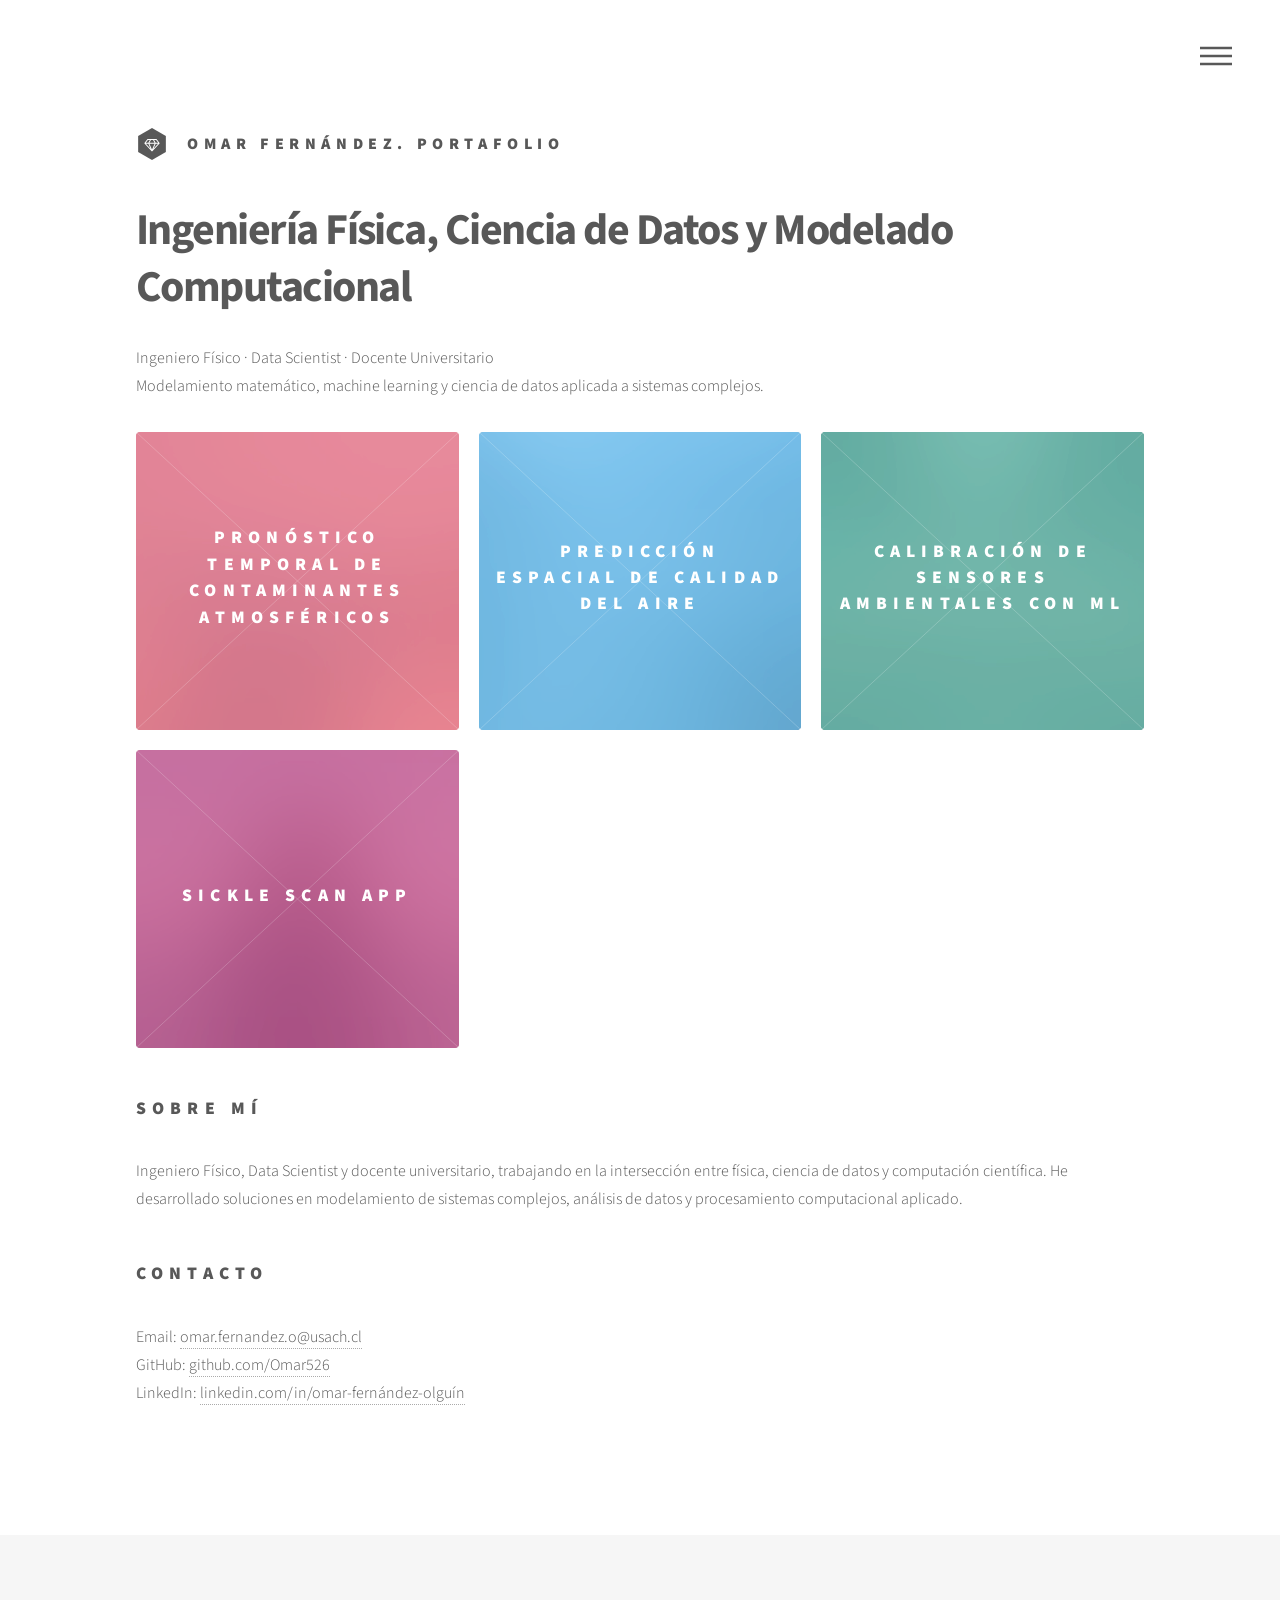
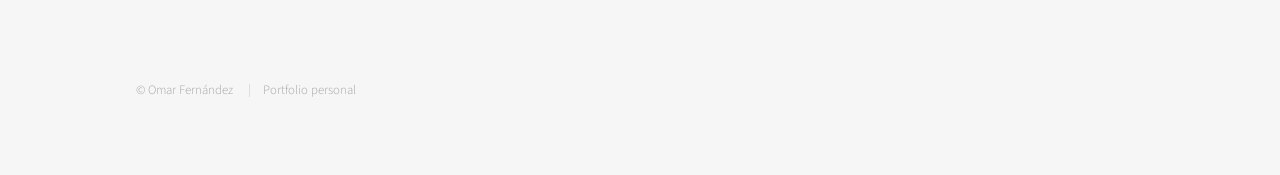
==== commit b10f3b74: "include sickle scan app project" ====
--- a/index.html
+++ b/index.html
@@ -21,7 +21,7 @@
                 <div class="inner">
 
                     <a href="index.html" class="logo">
-                        <span class="symbol"><img src="images/logo.svg" alt="" /></span>
+                        <span class="symbol"><img src="images/portfolio/logo.svg" alt="" /></span>
                         <span class="title">Omar Fernández. Portafolio</span>
                     </a>
 
@@ -66,7 +66,7 @@
 
                         <article class="style1">
                             <span class="image">
-                                <img src="images/pic01.jpg" alt="" />
+                                <img src="images/portfolio/pic01.jpg" alt="" />
                             </span>
                             <a href="#">
                                 <h2>Pronóstico Temporal de Contaminantes Atmosféricos</h2>
@@ -78,7 +78,7 @@
 
                         <article class="style2">
                             <span class="image">
-                                <img src="images/pic02.jpg" alt="" />
+                                <img src="images/portfolio/pic02.jpg" alt="" />
                             </span>
                             <a href="#">
                                 <h2>Predicción Espacial de Calidad del Aire</h2>
@@ -90,7 +90,7 @@
 
                         <article class="style3">
                             <span class="image">
-                                <img src="images/pic03.jpg" alt="" />
+                                <img src="images/portfolio/pic03.jpg" alt="" />
                             </span>
                             <a href="#">
                                 <h2>Calibración de Sensores Ambientales con ML</h2>
@@ -102,9 +102,9 @@
 
                         <article class="style4">
                             <span class="image">
-                                <img src="images/pic04.jpg" alt="" />
+                                <img src="images/portfolio/pic04.jpg" alt="" />
                             </span>
-                            <a href="#">
+                            <a href="projects/sickle-scan-app.html">
                                 <h2>Sickle Scan App</h2>
                                 <div class="content">
                                     <p>Aplicación de escritorio en Python para captura, procesamiento y reconstrucción en tiempo real de hologramas digitales, con interfaz gráfica en PyQt5.</p>
@@ -120,7 +120,7 @@
 
                         <p>
                             Ingeniero Físico, Data Scientist y docente universitario, trabajando en la intersección entre física, ciencia de datos y computación científica.
-He desarrollado soluciones en modelamiento de sistemas complejos, análisis de datos y procesamiento computacional aplicado.
+                            He desarrollado soluciones en modelamiento de sistemas complejos, análisis de datos y procesamiento computacional aplicado.
                         </p>
                     </section>
 
--- a/assets/css/main.css
+++ b/assets/css/main.css
@@ -3326,4 +3326,45 @@
 				padding: 0 1.25em;
 			}
 
-		}+		}
+
+.gallery-scroll {
+    display: flex;
+    gap: 16px;
+
+    overflow-x: auto;
+    overflow-y: hidden;
+
+    padding: 10px 0;
+
+    scroll-snap-type: x mandatory;
+
+    -webkit-overflow-scrolling: touch;
+}
+
+/* cada imagen */
+.gallery-scroll img {
+    height: 250px;
+    flex: 0 0 auto;
+
+    border-radius: 8px;
+
+    scroll-snap-align: center;
+
+    transition: transform 0.2s ease;
+}
+
+/* efecto hover opcional */
+.gallery-scroll img:hover {
+    transform: scale(1.03);
+}
+
+/* opcional: esconder scrollbar */
+.gallery-scroll::-webkit-scrollbar {
+    height: 8px;
+}
+
+.gallery-scroll::-webkit-scrollbar-thumb {
+    background: #ccc;
+    border-radius: 4px;
+}
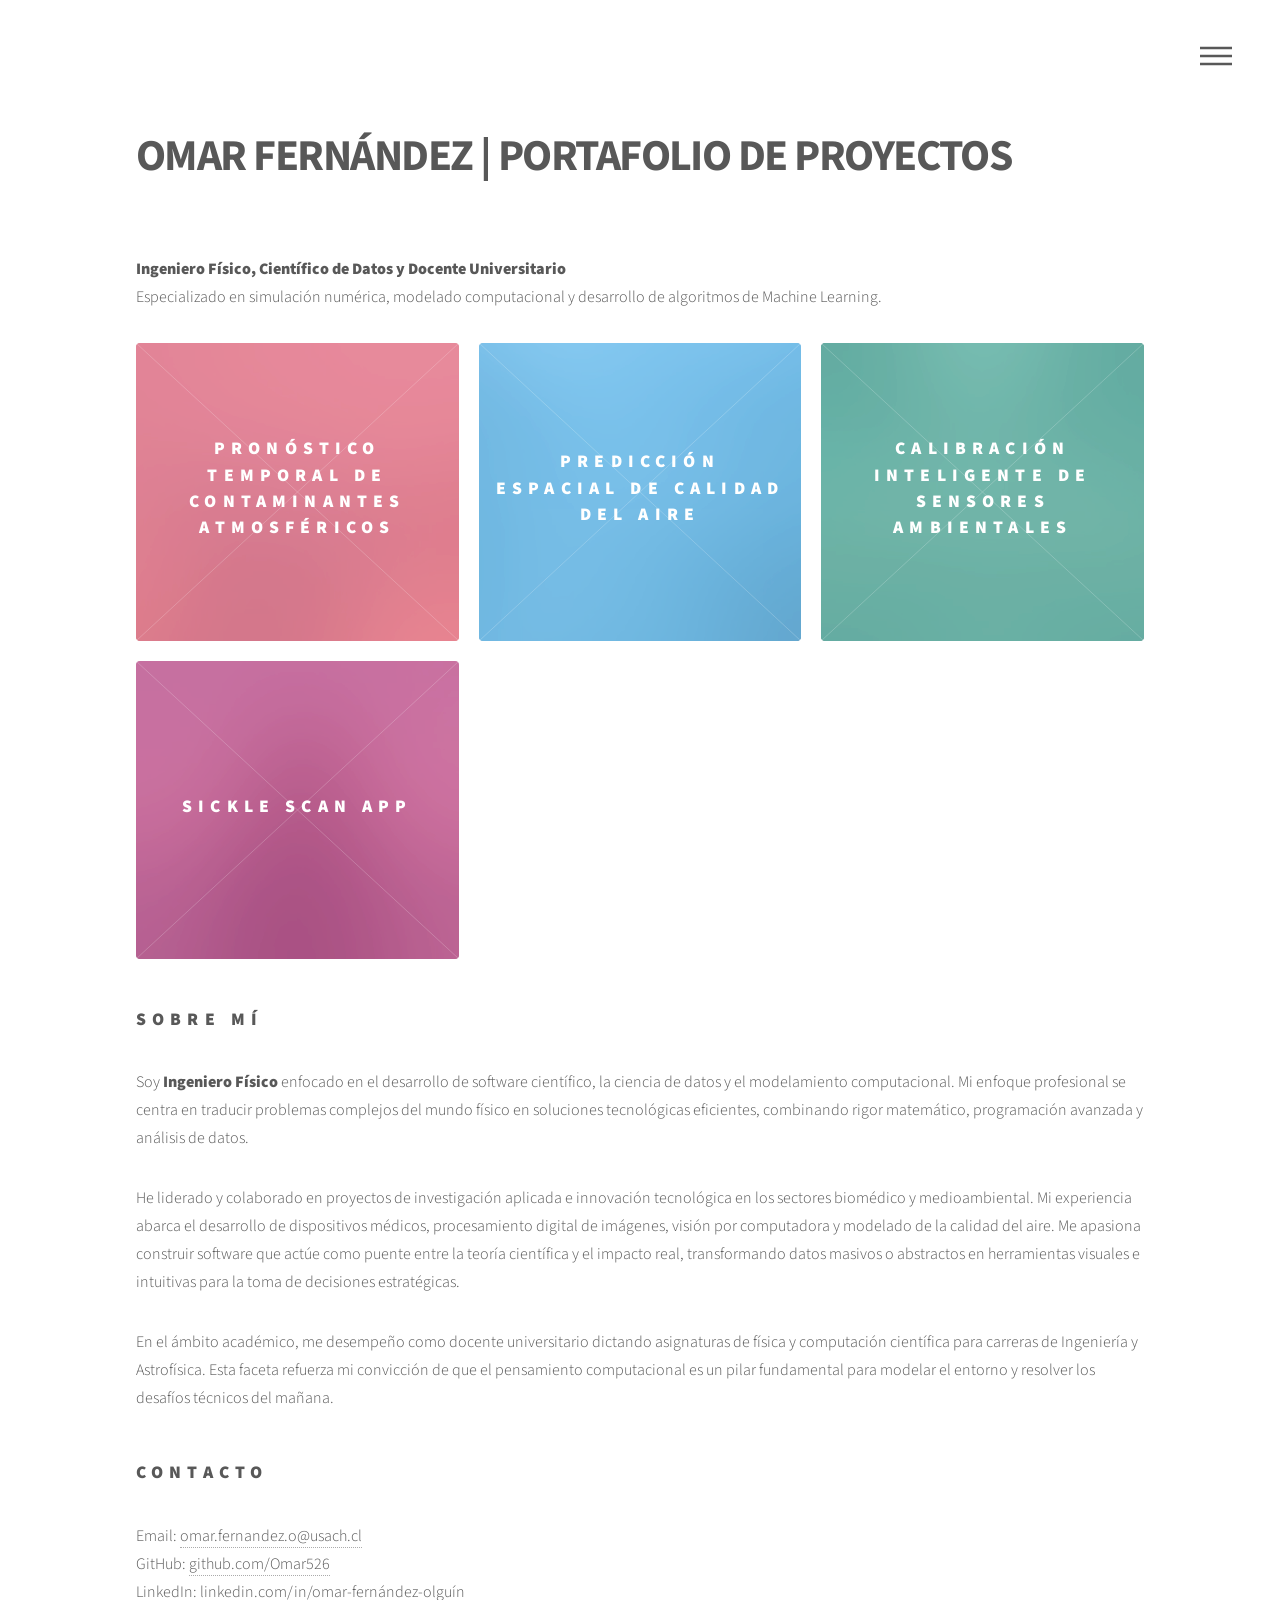
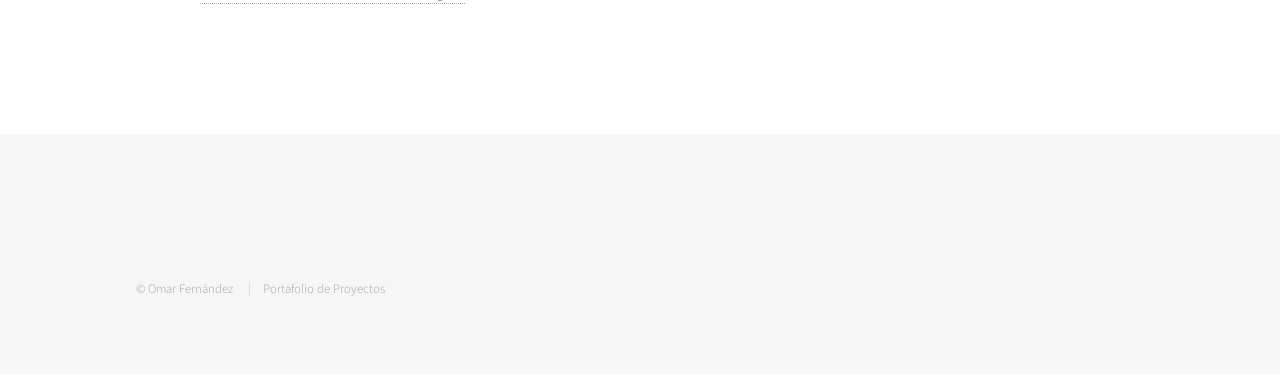
==== commit 8c27ee4a: "include ml-sensors project" ====
--- a/index.html
+++ b/index.html
@@ -1,162 +1,196 @@
-<!DOCTYPE HTML>
-<!--
-    Phantom by HTML5 UP
-    Adaptado para portafolio personal
--->
+<!doctype html>
 <html>
-    <head>
-        <title>Omar Fernández | Portafolio</title>
-        <meta charset="utf-8" />
-        <meta name="viewport" content="width=device-width, initial-scale=1, user-scalable=no" />
-        <link rel="stylesheet" href="assets/css/main.css" />
-        <noscript><link rel="stylesheet" href="assets/css/noscript.css" /></noscript>
-    </head>
+  <head>
+    <title>Omar Fernández | Portafolio de Proyectos</title>
+    <meta charset="utf-8" />
+    <meta
+      name="viewport"
+      content="width=device-width, initial-scale=1, user-scalable=no"
+    />
+    <link rel="stylesheet" href="assets/css/main.css" />
+    <noscript
+      ><link rel="stylesheet" href="assets/css/noscript.css"
+    /></noscript>
+  </head>
 
-    <body class="is-preload">
+  <body class="is-preload">
+    <div id="wrapper">
+      <header id="header">
+        <div class="inner">
+          <a href="index.html" class="logo">
+            <h1 class="title">Omar Fernández | Portafolio de Proyectos</h1>
+          </a>
 
-        <div id="wrapper">
+          <nav>
+            <ul>
+              <li><a href="#menu">Menu</a></li>
+            </ul>
+          </nav>
+        </div>
+      </header>
 
-            <!-- HEADER -->
-            <header id="header">
-                <div class="inner">
+      <nav id="menu">
+        <h2>Menu</h2>
+        <ul>
+          <li><a href="index.html">Home</a></li>
+          <li><a href="#projects">Proyectos</a></li>
+          <li><a href="#about">Sobre mí</a></li>
+          <li><a href="#contact">Contacto</a></li>
+        </ul>
+      </nav>
 
-                    <a href="index.html" class="logo">
-                        <span class="symbol"><img src="images/portfolio/logo.svg" alt="" /></span>
-                        <span class="title">Omar Fernández. Portafolio</span>
-                    </a>
+      <div id="main">
+        <div class="inner">
+          <header>
+            <!-- <h1>Omar Fernández</h1> -->
+            <p>
+              <strong
+                >Ingeniero Físico, Científico de Datos y Docente
+                Universitario</strong
+              ><br />
+              Especializado en simulación numérica, modelado computacional y
+              desarrollo de algoritmos de Machine Learning.
+            </p>
+          </header>
 
-                    <nav>
-                        <ul>
-                            <li><a href="#menu">Menu</a></li>
-                        </ul>
-                    </nav>
+          <section class="tiles" id="projects">
+            <article class="style1">
+              <span class="image">
+                <img src="images/portfolio/pic01.jpg" alt="" />
+              </span>
+              <a href="#">
+                <h2>Pronóstico Temporal de Contaminantes Atmosféricos</h2>
+                <div class="content">
+                  <p>
+                    Desarrollo de un modelo de Deep Learning basado en redes
+                    LSTM para la predicción a corto plazo (1 hora) de la calidad
+                    del aire. Utiliza series temporales históricas de PM2.5 y
+                    variables meteorológicas para capturar dinámicas
+                    atmosféricas complejas.
+                  </p>
+                </div>
+              </a>
+            </article>
 
+            <article class="style2">
+              <span class="image">
+                <img src="images/portfolio/pic02.jpg" alt="" />
+              </span>
+              <a href="#">
+                <h2>Predicción Espacial de Calidad del Aire</h2>
+                <div class="content">
+                  <p>
+                    Implementación de un modelo geoestadístico basado en Kriging
+                    para la interpolación y predicción espacial de
+                    contaminantes. Diseñado para densificar redes de sensores,
+                    identificar hotspots ambientales y estimar concentraciones
+                    en zonas no muestreadas.
+                  </p>
                 </div>
-            </header>
+              </a>
+            </article>
 
-            <!-- MENU -->
-            <nav id="menu">
-                <h2>Menu</h2>
-                <ul>
-                    <li><a href="index.html">Home</a></li>
-                    <li><a href="#projects">Proyectos</a></li>
-                    <li><a href="#about">Sobre mí</a></li>
-                    <li><a href="#contact">Contacto</a></li>
-                </ul>
-            </nav>
+            <article class="style3">
+              <span class="image">
+                <img src="images/portfolio/pic03.jpg" alt="" />
+              </span>
+              <a href="projects/ml-sensors.html">
+                <h2>Calibración Inteligente de Sensores Ambientales</h2>
+                <div class="content">
+                  <p>
+                    Sistema avanzado de calibración para redes de monitoreo
+                    ambiental. Integra algoritmos de Machine Learning con datos
+                    meteorológicos locales para corregir desviaciones y
+                    optimizar la precisión de las mediciones.
+                  </p>
+                </div>
+              </a>
+            </article>
 
-            <!-- MAIN -->
-            <div id="main">
-                <div class="inner">
+            <article class="style4">
+              <span class="image">
+                <img src="images/portfolio/pic04.jpg" alt="" />
+              </span>
+              <a href="projects/sickle-scan-app.html">
+                <h2>Sickle Scan App</h2>
+                <div class="content">
+                  <p>
+                    Aplicación de escritorio desarrollada en Python y PyQt5 para
+                    la captura, procesamiento óptico y reconstrucción en tiempo
+                    real de hologramas digitales, orientada a la investigación
+                    aplicada y soluciones biomédicas.
+                  </p>
+                </div>
+              </a>
+            </article>
+          </section>
 
-                    <!-- INTRO -->
-                    <header>
-                        <h1>
-                            Ingeniería Física, Ciencia de Datos y Modelado Computacional
-                        </h1>
+          <section id="about" style="margin-top: 3rem">
+            <h2>Sobre mí</h2>
+            <p>
+              Soy <strong>Ingeniero Físico</strong> enfocado en el desarrollo de
+              software científico, la ciencia de datos y el modelamiento
+              computacional. Mi enfoque profesional se centra en traducir
+              problemas complejos del mundo físico en soluciones tecnológicas
+              eficientes, combinando rigor matemático, programación avanzada y
+              análisis de datos.
+            </p>
+            <p>
+              He liderado y colaborado en proyectos de investigación aplicada e
+              innovación tecnológica en los sectores biomédico y medioambiental.
+              Mi experiencia abarca el desarrollo de dispositivos médicos,
+              procesamiento digital de imágenes, visión por computadora y
+              modelado de la calidad del aire. Me apasiona construir software
+              que actúe como puente entre la teoría científica y el impacto
+              real, transformando datos masivos o abstractos en herramientas
+              visuales e intuitivas para la toma de decisiones estratégicas.
+            </p>
+            <p>
+              En el ámbito académico, me desempeño como docente universitario
+              dictando asignaturas de física y computación científica para
+              carreras de Ingeniería y Astrofísica. Esta faceta refuerza mi
+              convicción de que el pensamiento computacional es un pilar
+              fundamental para modelar el entorno y resolver los desafíos
+              técnicos del mañana.
+            </p>
+          </section>
 
-                        <p>
-                            Ingeniero Físico · Data Scientist · Docente Universitario<br/>
-							Modelamiento matemático, machine learning y ciencia de datos aplicada a sistemas complejos.
-                        </p>
-                    </header>
+          <section id="contact" style="margin-top: 3rem">
+            <h2>Contacto</h2>
+            <p>
+              Email:
+              <a href="mailto:omar.fernandez.o@usach.cl"
+                >omar.fernandez.o@usach.cl</a
+              ><br />
+              GitHub:
+              <a href="https://github.com/Omar526" target="_blank"
+                >github.com/Omar526</a
+              ><br />
+              LinkedIn:
+              <a
+                href="https://www.linkedin.com/in/omar-fern%C3%A1ndez-olgu%C3%ADn-9a2610224"
+                target="_blank"
+                >linkedin.com/in/omar-fernández-olguín</a
+              >
+            </p>
+          </section>
+        </div>
+      </div>
 
-                    <!-- PROYECTOS -->
-                    <section class="tiles" id="projects">
+      <footer id="footer">
+        <div class="inner">
+          <ul class="copyright">
+            <li>&copy; Omar Fernández</li>
+            <li>Portafolio de Proyectos</li>
+          </ul>
+        </div>
+      </footer>
+    </div>
 
-                        <article class="style1">
-                            <span class="image">
-                                <img src="images/portfolio/pic01.jpg" alt="" />
-                            </span>
-                            <a href="#">
-                                <h2>Pronóstico Temporal de Contaminantes Atmosféricos</h2>
-                                <div class="content">
-                                    <p>Modelo de deep learning basado en redes LSTM para la predicción a corto plazo (1 hora), utilizando series de tiempo históricas de PM2.5 y variables meteorológicas para capturar la dinámica temporal de la calidad del aire.</p>
-                                </div>
-                            </a>
-                        </article>
-
-                        <article class="style2">
-                            <span class="image">
-                                <img src="images/portfolio/pic02.jpg" alt="" />
-                            </span>
-                            <a href="#">
-                                <h2>Predicción Espacial de Calidad del Aire</h2>
-                                <div class="content">
-                                    <p>Modelo geoestadístico basado en kriging para la predicción espacial de contaminantes atmosféricos, orientado a densificar redes de sensores, estimar concentraciones en zonas no muestreadas e identificar patrones de contaminación y hotspots ambientales.</p>
-                                </div>
-                            </a>
-                        </article>
-
-                        <article class="style3">
-                            <span class="image">
-                                <img src="images/portfolio/pic03.jpg" alt="" />
-                            </span>
-                            <a href="#">
-                                <h2>Calibración de Sensores Ambientales con ML</h2>
-                                <div class="content">
-                                    <p>Sistema inteligente de calibración de sensores ambientales que integra machine learning y datos meteorológicos para mejorar la calidad de las mediciones en redes de monitoreo.</p>
-                                </div>
-                            </a>
-                        </article>
-
-                        <article class="style4">
-                            <span class="image">
-                                <img src="images/portfolio/pic04.jpg" alt="" />
-                            </span>
-                            <a href="projects/sickle-scan-app.html">
-                                <h2>Sickle Scan App</h2>
-                                <div class="content">
-                                    <p>Aplicación de escritorio en Python para captura, procesamiento y reconstrucción en tiempo real de hologramas digitales, con interfaz gráfica en PyQt5.</p>
-                                </div>
-                            </a>
-                        </article>
-
-                    </section>
-
-                    <!-- ABOUT -->
-                    <section id="about" style="margin-top: 3rem;">
-                        <h2>Sobre mí</h2>
-
-                        <p>
-                            Ingeniero Físico, Data Scientist y docente universitario, trabajando en la intersección entre física, ciencia de datos y computación científica.
-                            He desarrollado soluciones en modelamiento de sistemas complejos, análisis de datos y procesamiento computacional aplicado.
-                        </p>
-                    </section>
-
-                    <!-- CONTACT -->
-                    <section id="contact" style="margin-top: 3rem;">
-                        <h2>Contacto</h2>
-						<p>
-							Email: <a href="mailto:omar.fernandez.o@usach.cl">omar.fernandez.o@usach.cl</a><br/>
-							GitHub: <a href="https://github.com/Omar526" target="_blank">github.com/Omar526</a><br/>
-							LinkedIn: <a href="https://www.linkedin.com/in/omar-fernández-olguín-9a2610224" target="_blank">linkedin.com/in/omar-fernández-olguín</a>
-						</p>
-                    </section>
-
-                </div>
-            </div>
-
-            <!-- FOOTER -->
-            <footer id="footer">
-                <div class="inner">
-
-                    <ul class="copyright">
-                        <li>&copy; Omar Fernández</li>
-                        <li>Portfolio personal</li>
-                    </ul>
-
-                </div>
-            </footer>
-
-        </div>
-
-        <!-- SCRIPTS -->
-        <script src="assets/js/jquery.min.js"></script>
-        <script src="assets/js/browser.min.js"></script>
-        <script src="assets/js/breakpoints.min.js"></script>
-        <script src="assets/js/util.js"></script>
-        <script src="assets/js/main.js"></script>
-
-    </body>
-</html>+    <script src="assets/js/jquery.min.js"></script>
+    <script src="assets/js/browser.min.js"></script>
+    <script src="assets/js/breakpoints.min.js"></script>
+    <script src="assets/js/util.js"></script>
+    <script src="assets/js/main.js"></script>
+  </body>
+</html>
